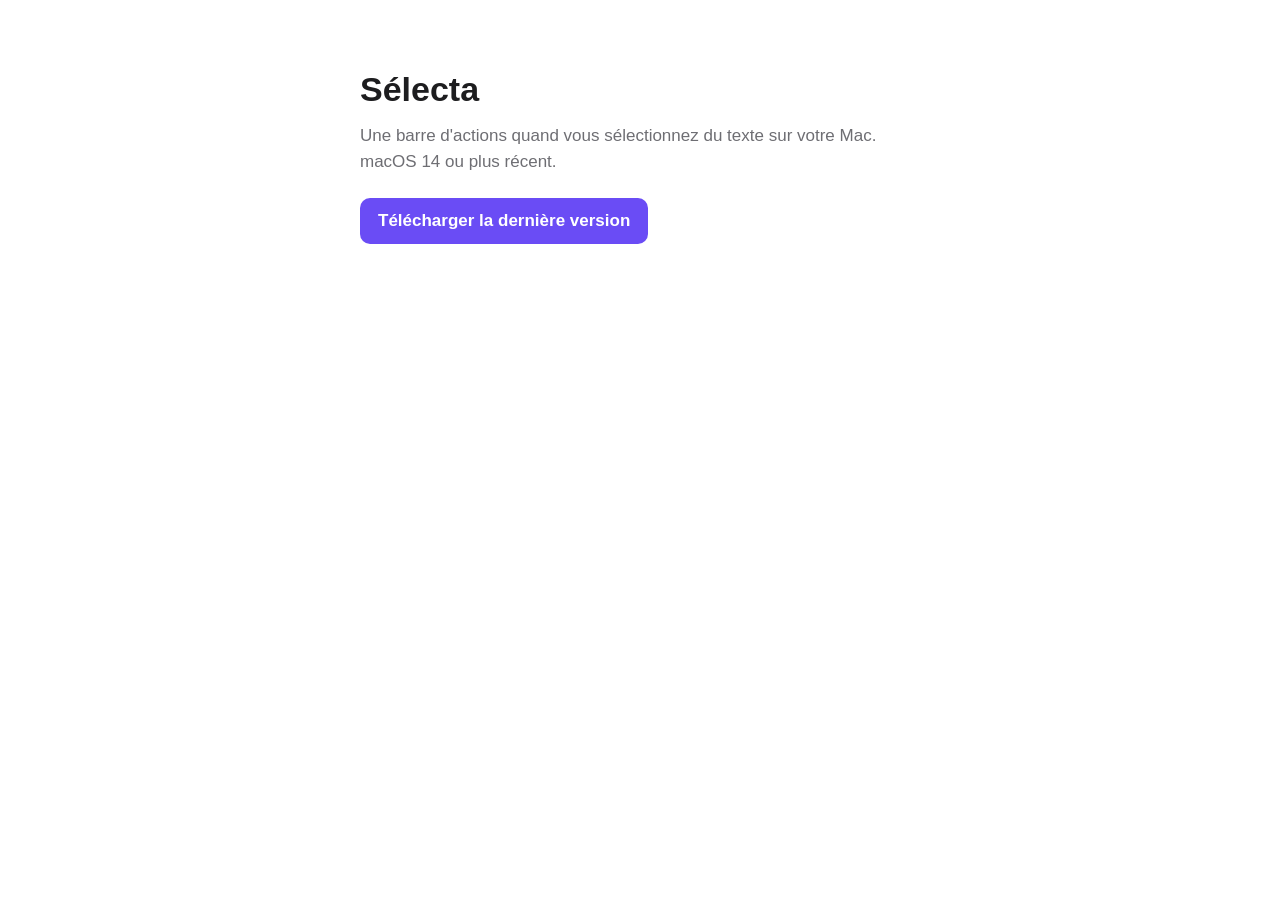
==== index.html @ 41f779b3 "Add the home page and an empty update feed Co-Authored-By: Claude Opus 5.5 <noreply@anthropic.com>" ====
<!doctype html>
<html lang="fr">
<head>
  <meta charset="utf-8">
  <meta name="viewport" content="width=device-width, initial-scale=1">
  <title>Sélecta</title>
  <style>
    :root { color-scheme: light dark; --text: #1d1d1f; --muted: #6e6e73; --bg: #ffffff; --accent: #6a4cf5; }
    @media (prefers-color-scheme: dark) { :root { --text: #f5f5f7; --muted: #a1a1a6; --bg: #1c1c1e; --accent: #9d8bff; } }
    body { margin: 0; background: var(--bg); color: var(--text); font: 17px/1.5 -apple-system, BlinkMacSystemFont, "Helvetica Neue", sans-serif; }
    main { max-width: 560px; margin: 0 auto; padding: 64px 16px; }
    h1 { font-size: 34px; margin: 0 0 8px; }
    p { color: var(--muted); margin: 0 0 24px; }
    a.button { display: inline-block; padding: 10px 18px; border-radius: 10px; background: var(--accent); color: #fff; text-decoration: none; font-weight: 600; }
  </style>
</head>
<body>
  <main>
    <h1>Sélecta</h1>
    <p>Une barre d'actions quand vous sélectionnez du texte sur votre Mac. macOS 14 ou plus récent.</p>
    <a class="button" href="https://github.com/rapha-blt/selecta/releases/latest">Télécharger la dernière version</a>
  </main>
</body>
</html>
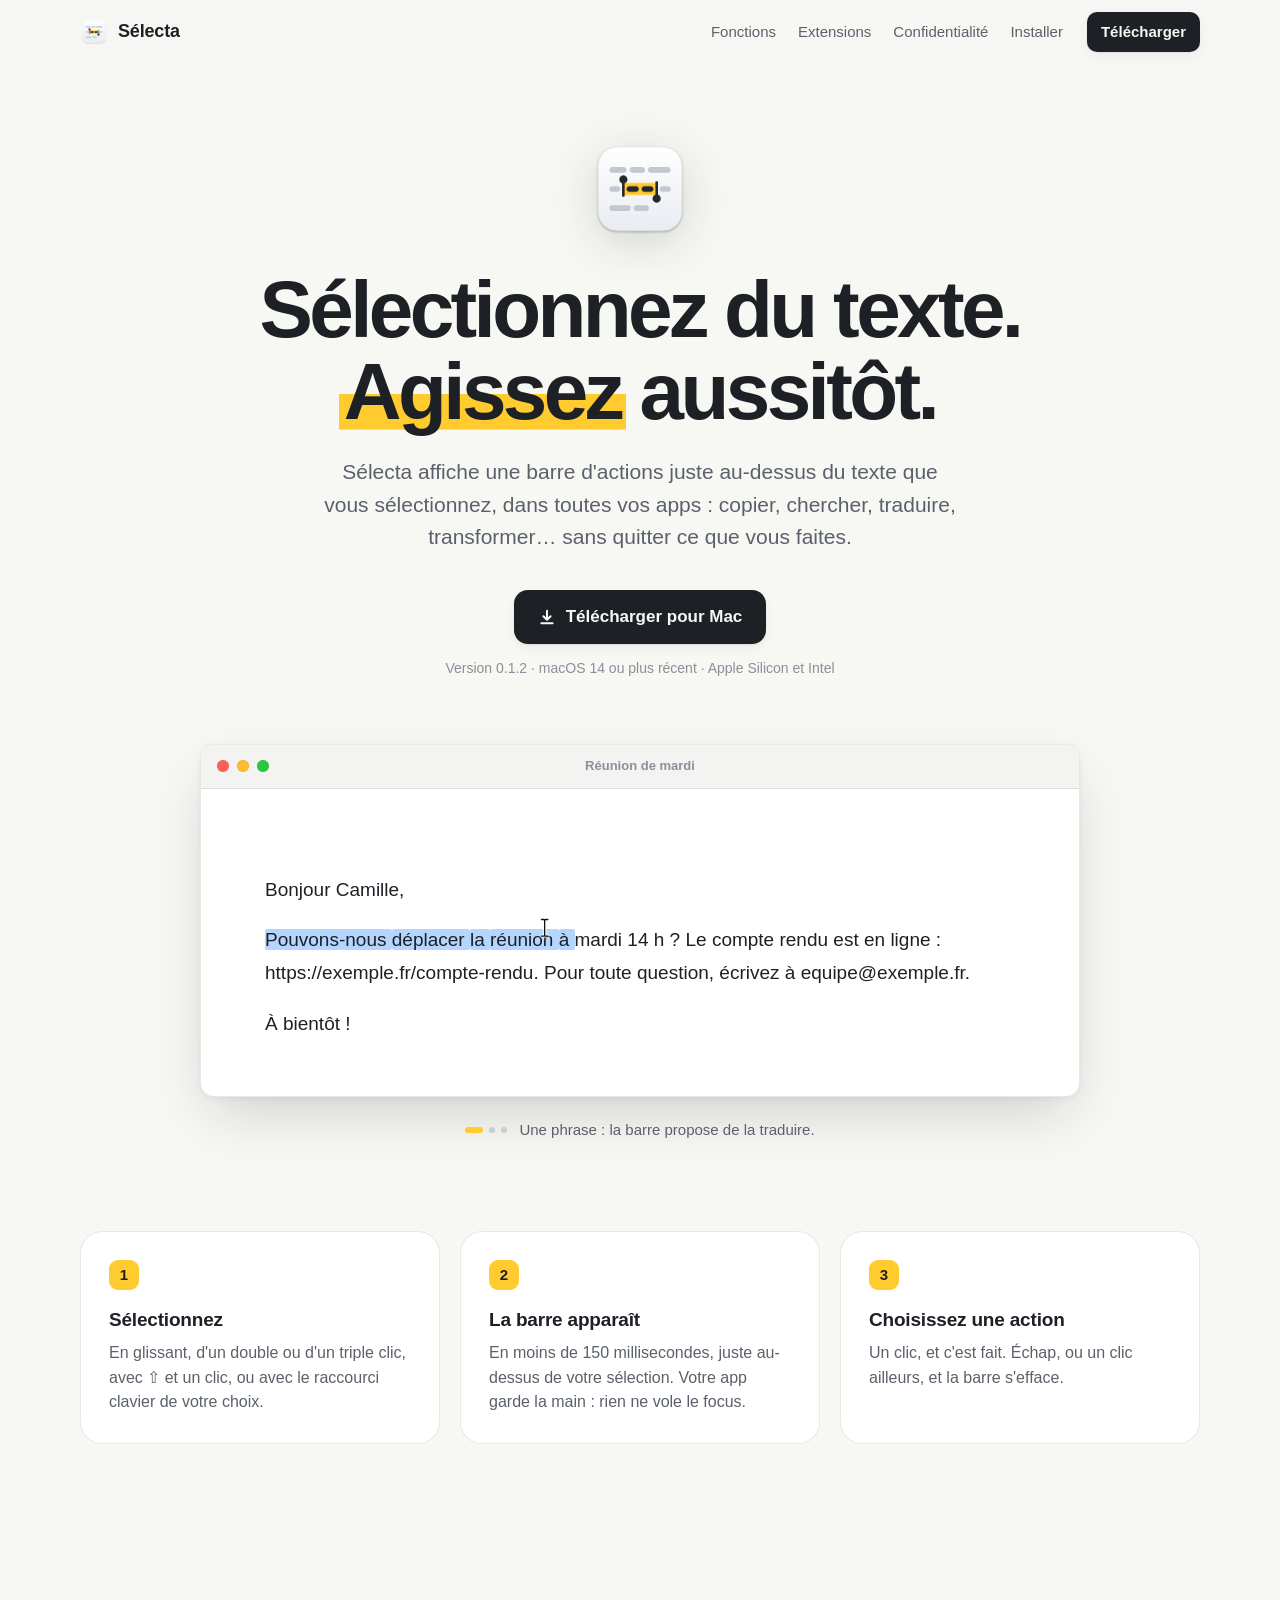
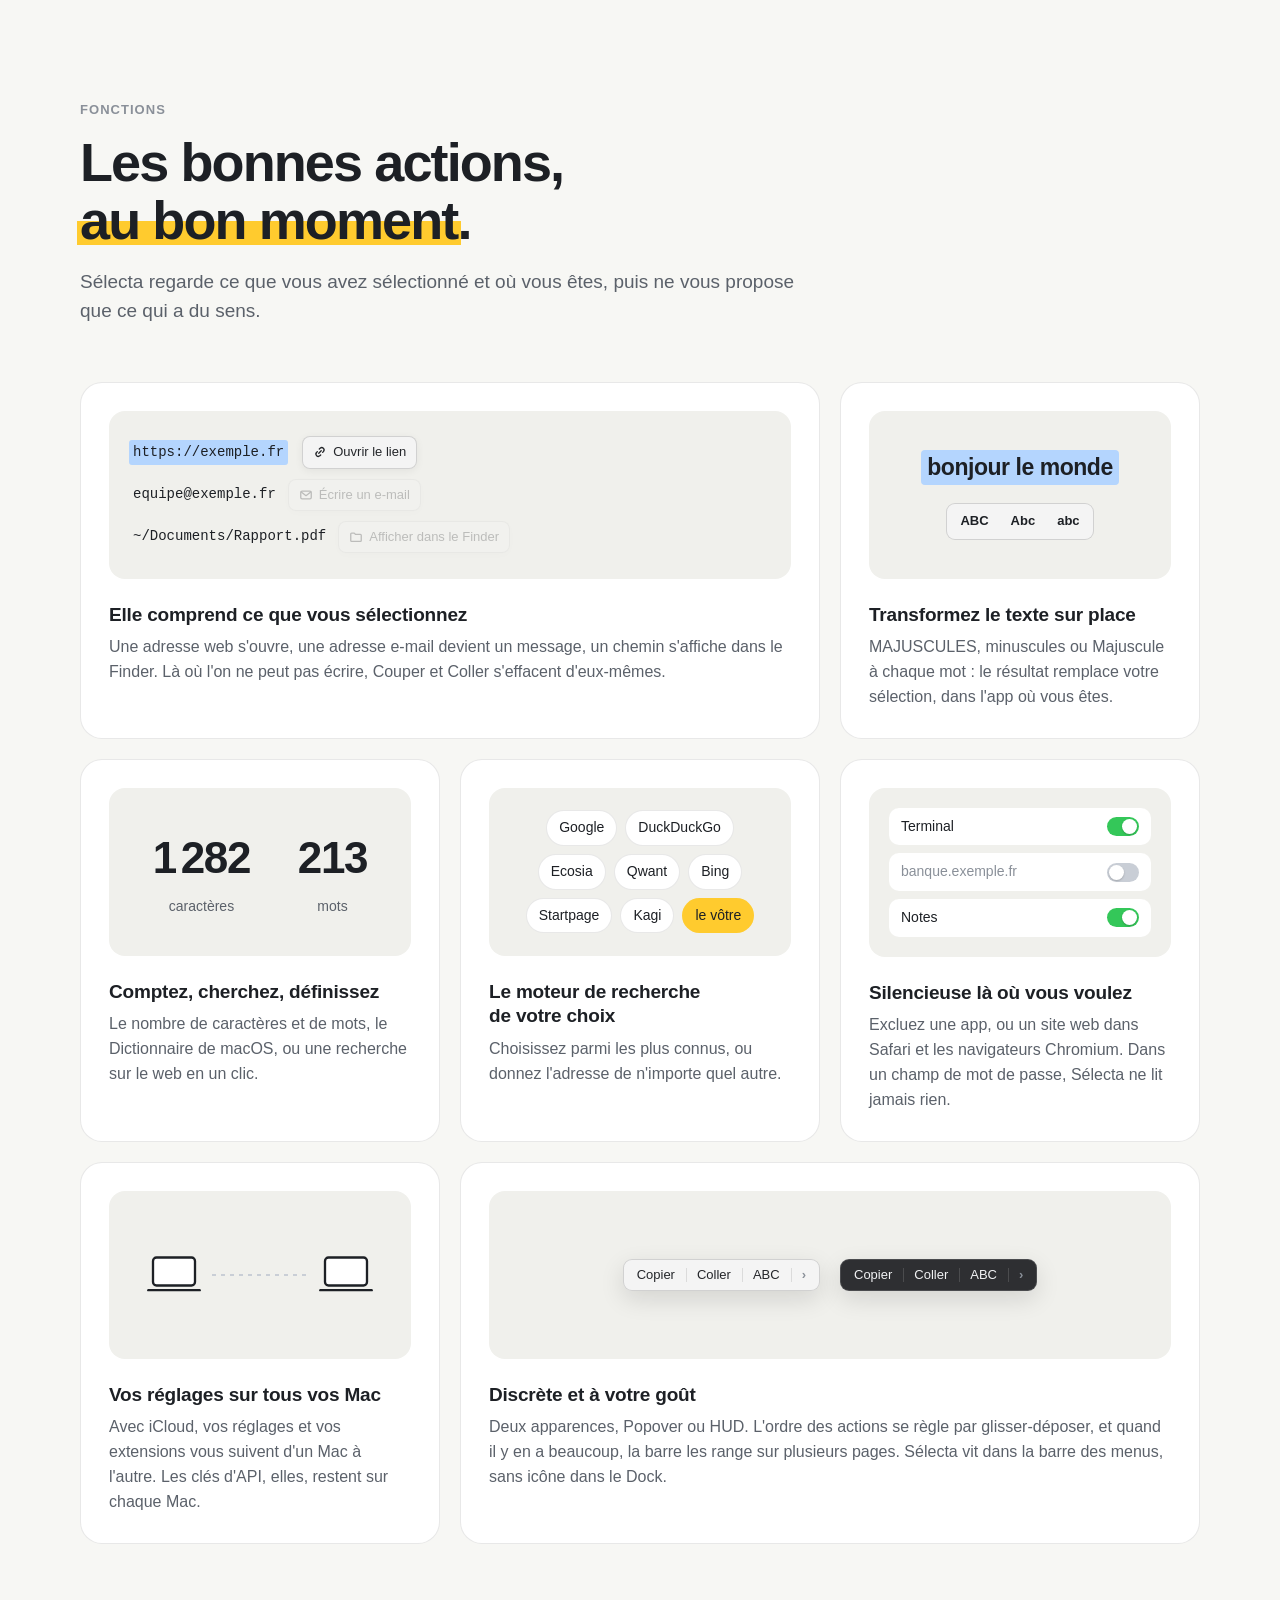
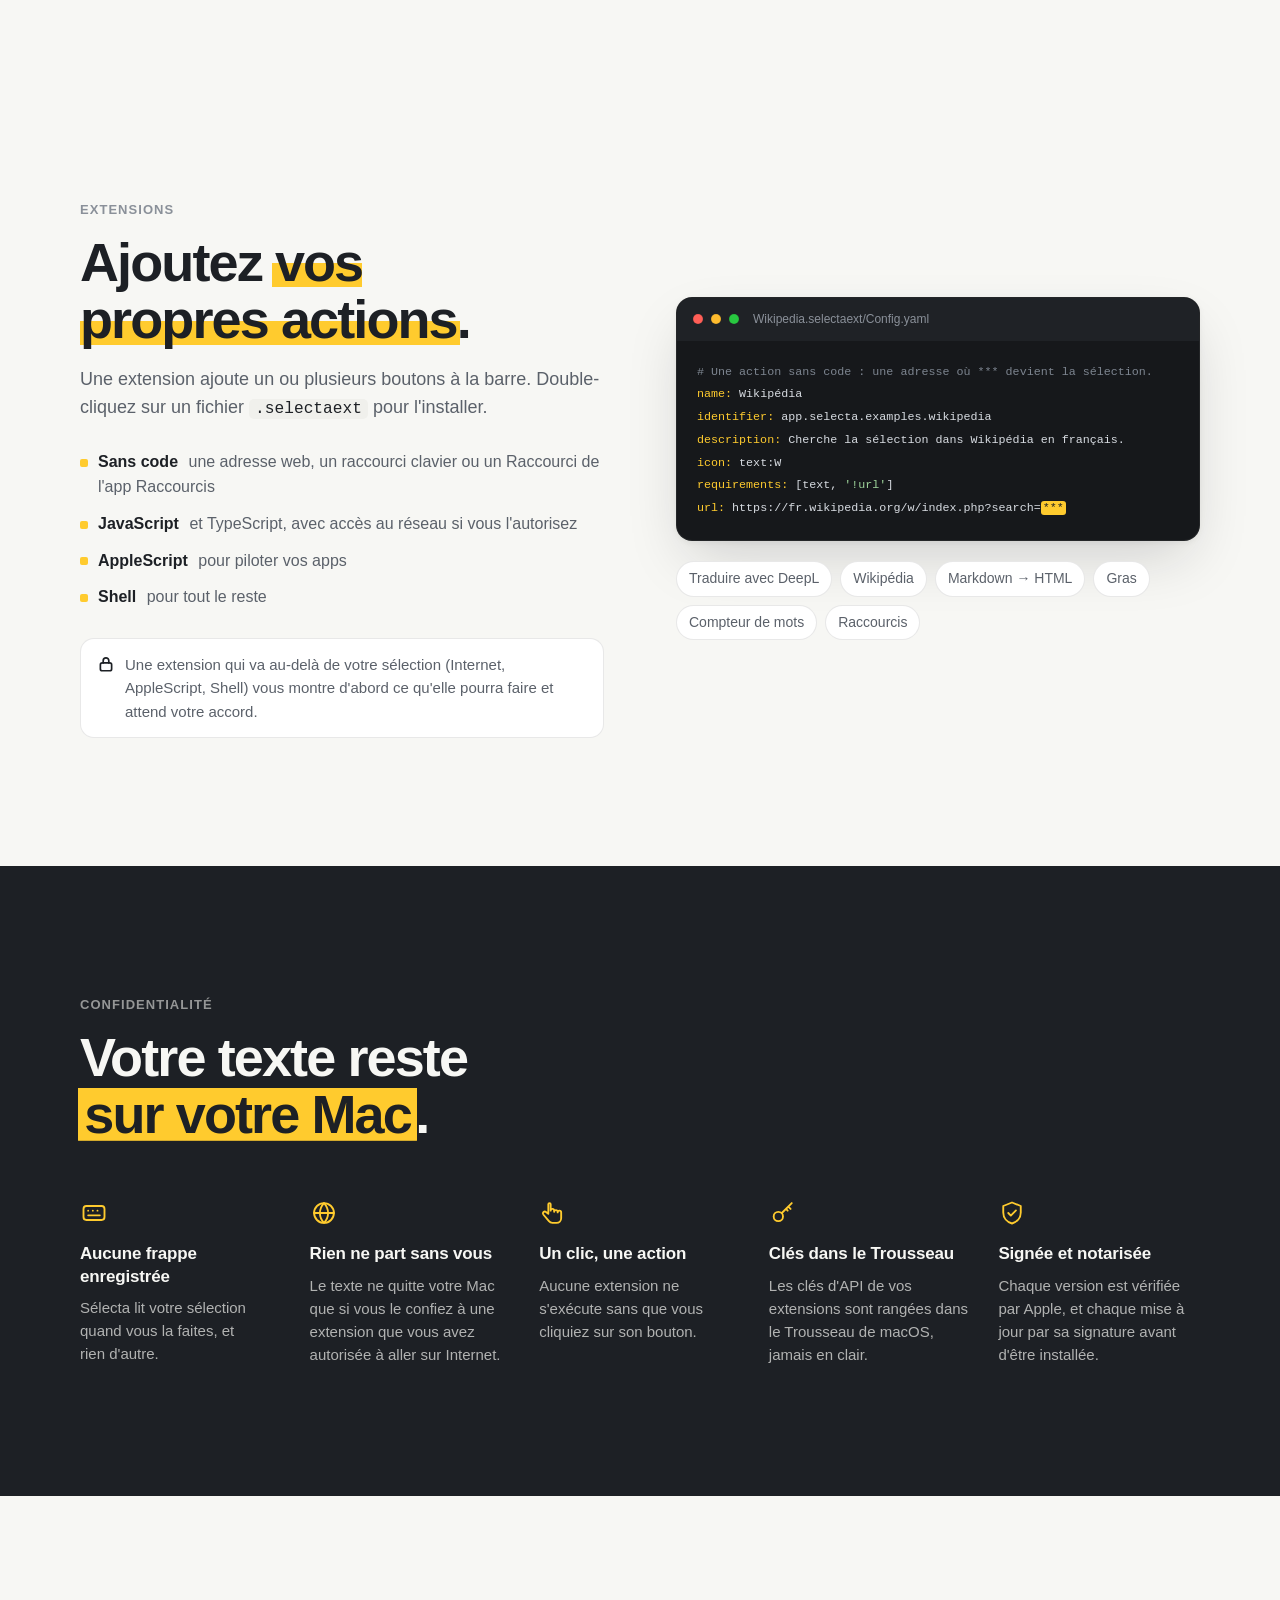
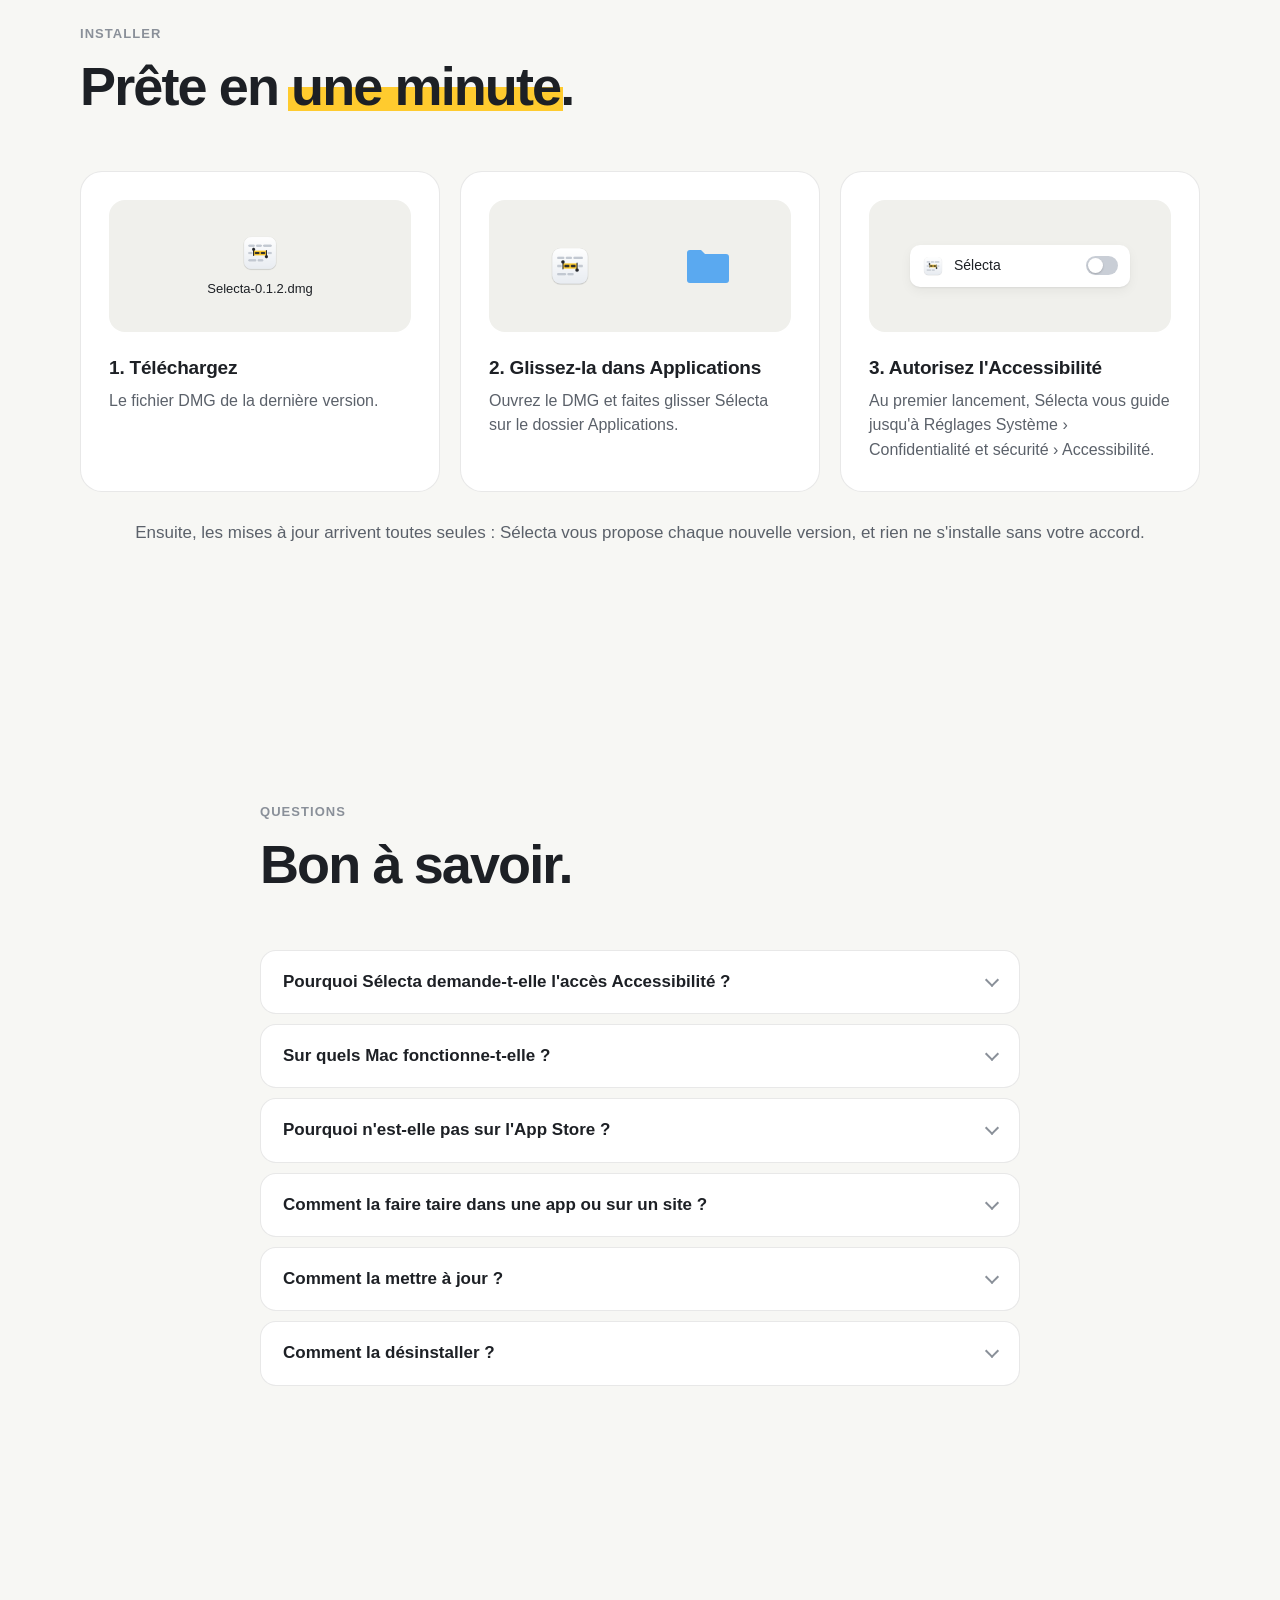
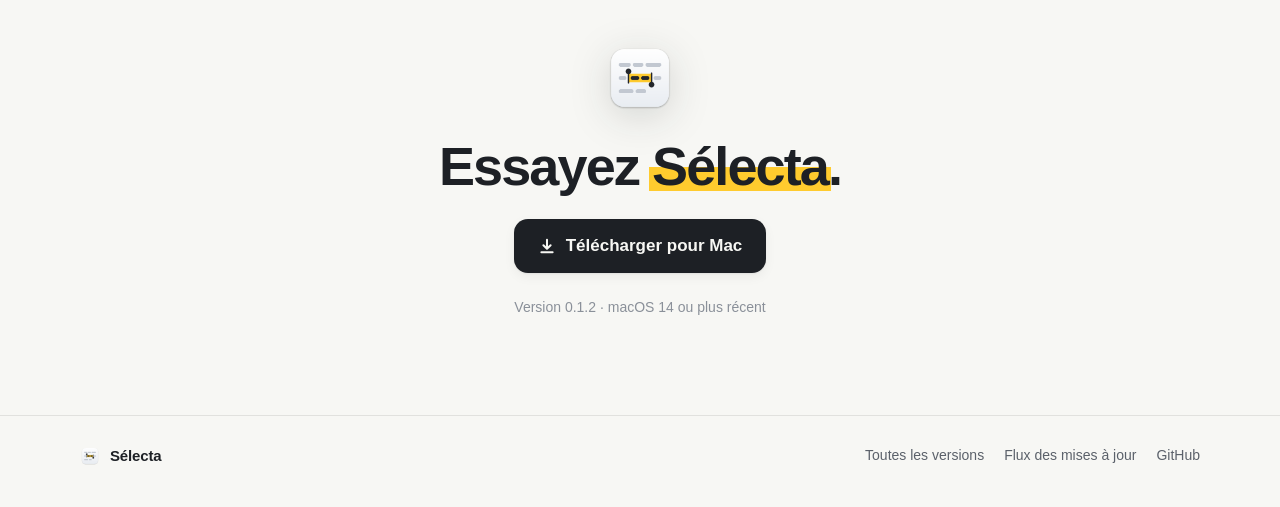
==== commit e4734c53: "Add the landing page A page that presents Sélecta: a live demo of the action bar, its features, exte" ====
--- a/index.html
+++ b/index.html
@@ -1,24 +1,325 @@
 <!doctype html>
-<html lang="fr">
+<html lang="fr" class="no-js">
 <head>
   <meta charset="utf-8">
   <meta name="viewport" content="width=device-width, initial-scale=1">
-  <title>Sélecta</title>
-  <style>
-    :root { color-scheme: light dark; --text: #1d1d1f; --muted: #6e6e73; --bg: #ffffff; --accent: #6a4cf5; }
-    @media (prefers-color-scheme: dark) { :root { --text: #f5f5f7; --muted: #a1a1a6; --bg: #1c1c1e; --accent: #9d8bff; } }
-    body { margin: 0; background: var(--bg); color: var(--text); font: 17px/1.5 -apple-system, BlinkMacSystemFont, "Helvetica Neue", sans-serif; }
-    main { max-width: 560px; margin: 0 auto; padding: 64px 16px; }
-    h1 { font-size: 34px; margin: 0 0 8px; }
-    p { color: var(--muted); margin: 0 0 24px; }
-    a.button { display: inline-block; padding: 10px 18px; border-radius: 10px; background: var(--accent); color: #fff; text-decoration: none; font-weight: 600; }
-  </style>
+  <title>Sélecta · Une barre d'actions pour le texte que vous sélectionnez</title>
+  <meta name="description" content="Sélecta affiche une barre d'actions juste au-dessus du texte que vous sélectionnez sur votre Mac : copier, chercher, traduire, transformer, et les extensions que vous ajoutez.">
+  <meta name="theme-color" content="#f7f7f4" media="(prefers-color-scheme: light)">
+  <meta name="theme-color" content="#101113" media="(prefers-color-scheme: dark)">
+  <meta property="og:type" content="website">
+  <meta property="og:title" content="Sélecta">
+  <meta property="og:description" content="Une barre d'actions pour le texte que vous sélectionnez sur votre Mac.">
+  <meta property="og:image" content="https://rapha-blt.github.io/selecta/assets/og.png">
+  <meta property="og:url" content="https://rapha-blt.github.io/selecta/">
+  <meta name="twitter:card" content="summary_large_image">
+  <link rel="icon" type="image/png" href="assets/favicon.png">
+  <link rel="apple-touch-icon" href="assets/icon.png">
+  <link rel="alternate" type="application/rss+xml" title="Versions de Sélecta" href="appcast.xml">
+  <link rel="stylesheet" href="assets/site.css">
+  <script>document.documentElement.classList.replace("no-js", "js")</script>
+  <script src="assets/site.js" defer></script>
 </head>
 <body>
-  <main>
-    <h1>Sélecta</h1>
-    <p>Une barre d'actions quand vous sélectionnez du texte sur votre Mac. macOS 14 ou plus récent.</p>
-    <a class="button" href="https://github.com/rapha-blt/selecta/releases/latest">Télécharger la dernière version</a>
+  <a class="skip" href="#contenu">Aller au contenu</a>
+
+  <header class="nav">
+    <div class="container nav-inner">
+      <a class="brand" href="#" aria-label="Sélecta, haut de la page">
+        <img src="assets/icon.png" alt="" width="28" height="28">
+        <span>Sélecta</span>
+      </a>
+      <nav class="nav-links" aria-label="Sections">
+        <a href="#fonctions">Fonctions</a>
+        <a href="#extensions">Extensions</a>
+        <a href="#confidentialite">Confidentialité</a>
+        <a href="#installer">Installer</a>
+      </nav>
+      <a class="button button-small" data-download href="https://github.com/rapha-blt/selecta/releases/latest">Télécharger</a>
+    </div>
+  </header>
+
+  <main id="contenu">
+    <section class="hero">
+      <div class="container hero-inner">
+        <img class="hero-icon reveal" src="assets/icon.png" alt="" width="104" height="104">
+        <h1 class="reveal" style="--d: 80ms">Sélectionnez du texte.<br><span class="mark">Agissez</span> aussitôt.</h1>
+        <p class="lead reveal" style="--d: 160ms">Sélecta affiche une barre d'actions juste au-dessus du texte que vous sélectionnez, dans toutes vos apps : copier, chercher, traduire, transformer… sans quitter ce que vous faites.</p>
+        <div class="cta reveal" style="--d: 240ms">
+          <a class="button" data-download href="https://github.com/rapha-blt/selecta/releases/latest">
+            <svg viewBox="0 0 16 16" aria-hidden="true"><path d="M8 2.5v8m0 0-3.2-3.2M8 10.5l3.2-3.2M3 13.5h10"/></svg>
+            Télécharger pour Mac
+          </a>
+          <p class="cta-meta"><span data-version>Dernière version</span> · macOS 14 ou plus récent · Apple Silicon et Intel</p>
+        </div>
+
+        <figure class="demo reveal" style="--d: 320ms">
+          <div class="window" aria-hidden="true">
+            <div class="window-bar">
+              <span class="lights"><i></i><i></i><i></i></span>
+              <span class="window-title">Réunion de mardi</span>
+            </div>
+            <div class="window-body" data-demo>
+              <div class="doc">
+                <p>Bonjour Camille,</p>
+                <p><span data-group="phrase" data-unit="word">Pouvons-nous déplacer la réunion à mardi 14 h ?</span> Le compte rendu est en ligne : <span data-group="url" data-unit="char">https://exemple.fr/compte-rendu</span>. Pour toute question, écrivez à <span data-group="mail" data-unit="char">equipe@exemple.fr</span>.</p>
+                <p>À bientôt !</p>
+              </div>
+              <div class="bar" data-bar></div>
+              <div class="toast" data-toast></div>
+              <div class="cursor" data-cursor>
+                <svg class="cursor-arrow" viewBox="0 0 20 24"><path d="M2 2v17.5l4.6-4.4 3 6.9 3.2-1.4-3-6.8h6.4z"/></svg>
+                <svg class="cursor-beam" viewBox="0 0 12 22"><path d="M2.5 2h2.6c.6 0 .9.4.9.9 0-.5.3-.9.9-.9h2.6M6 3v16M2.5 20h2.6c.6 0 .9-.4.9-.9 0 .5.3.9.9.9h2.6"/></svg>
+              </div>
+            </div>
+          </div>
+          <figcaption class="demo-caption">
+            <span class="demo-steps" aria-hidden="true"><i></i><i></i><i></i></span>
+            <span data-caption>Une phrase : la barre propose de la traduire.</span>
+          </figcaption>
+        </figure>
+      </div>
+    </section>
+
+    <section class="section steps-section">
+      <div class="container">
+        <ol class="steps">
+          <li class="reveal">
+            <span class="step-number">1</span>
+            <h3>Sélectionnez</h3>
+            <p>En glissant, d'un double ou d'un triple clic, avec ⇧ et un clic, ou avec le raccourci clavier de votre choix.</p>
+          </li>
+          <li class="reveal" style="--d: 80ms">
+            <span class="step-number">2</span>
+            <h3>La barre apparaît</h3>
+            <p>En moins de 150 millisecondes, juste au-dessus de votre sélection. Votre app garde la main : rien ne vole le focus.</p>
+          </li>
+          <li class="reveal" style="--d: 160ms">
+            <span class="step-number">3</span>
+            <h3>Choisissez une action</h3>
+            <p>Un clic, et c'est fait. Échap, ou un clic ailleurs, et la barre s'efface.</p>
+          </li>
+        </ol>
+      </div>
+    </section>
+
+    <section class="section" id="fonctions">
+      <div class="container">
+        <header class="section-head reveal">
+          <p class="eyebrow">Fonctions</p>
+          <h2>Les bonnes actions, <span class="mark">au bon moment</span>.</h2>
+          <p>Sélecta regarde ce que vous avez sélectionné et où vous êtes, puis ne vous propose que ce qui a du sens.</p>
+        </header>
+
+        <div class="bento">
+          <article class="card card-wide reveal" data-animate>
+            <div class="card-art detect" aria-hidden="true">
+              <div class="detect-row"><code>https://exemple.fr</code><span class="chip"><svg viewBox="0 0 16 16"><path d="M6.6 9.4l2.8-2.8M7.2 4.6l1-1a2.7 2.7 0 0 1 3.8 3.8l-1 1M8.8 11.4l-1 1a2.7 2.7 0 0 1-3.8-3.8l1-1"/></svg>Ouvrir le lien</span></div>
+              <div class="detect-row"><code>equipe@exemple.fr</code><span class="chip"><svg viewBox="0 0 16 16"><rect x="2" y="3.5" width="12" height="9" rx="1.6"/><path d="m2.6 4.6 5.4 4.2 5.4-4.2"/></svg>Écrire un e-mail</span></div>
+              <div class="detect-row"><code>~/Documents/Rapport.pdf</code><span class="chip"><svg viewBox="0 0 16 16"><path d="M2 4.6a1 1 0 0 1 1-1h3l1.5 1.5H13a1 1 0 0 1 1 1V12a1 1 0 0 1-1 1H3a1 1 0 0 1-1-1z"/></svg>Afficher dans le Finder</span></div>
+            </div>
+            <h3>Elle comprend ce que vous sélectionnez</h3>
+            <p>Une adresse web s'ouvre, une adresse e-mail devient un message, un chemin s'affiche dans le Finder. Là où l'on ne peut pas écrire, Couper et Coller s'effacent d'eux-mêmes.</p>
+          </article>
+
+          <article class="card reveal" style="--d: 80ms" data-animate>
+            <div class="card-art transform" aria-hidden="true">
+              <span class="transform-text" data-transform>bonjour le monde</span>
+              <span class="transform-keys"><b data-key="upper">ABC</b><b data-key="title">Abc</b><b data-key="lower">abc</b></span>
+            </div>
+            <h3>Transformez le texte sur place</h3>
+            <p>MAJUSCULES, minuscules ou Majuscule à chaque mot : le résultat remplace votre sélection, dans l'app où vous êtes.</p>
+          </article>
+
+          <article class="card reveal" data-animate>
+            <div class="card-art count" aria-hidden="true">
+              <div><b data-count="1284">0</b><span>caractères</span></div>
+              <div><b data-count="213">0</b><span>mots</span></div>
+            </div>
+            <h3>Comptez, cherchez, définissez</h3>
+            <p>Le nombre de caractères et de mots, le Dictionnaire de macOS, ou une recherche sur le web en un clic.</p>
+          </article>
+
+          <article class="card reveal" style="--d: 80ms" data-animate>
+            <div class="card-art engines" aria-hidden="true">
+              <span>Google</span><span>DuckDuckGo</span><span>Ecosia</span><span>Qwant</span><span>Bing</span><span>Startpage</span><span>Kagi</span><span class="engine-own">le vôtre</span>
+            </div>
+            <h3>Le moteur de recherche de votre choix</h3>
+            <p>Choisissez parmi les plus connus, ou donnez l'adresse de n'importe quel autre.</p>
+          </article>
+
+          <article class="card reveal" style="--d: 160ms" data-animate>
+            <div class="card-art exclude" aria-hidden="true">
+              <div class="exclude-row"><span>Terminal</span><i class="switch"></i></div>
+              <div class="exclude-row is-off"><span>banque.exemple.fr</span><i class="switch"></i></div>
+              <div class="exclude-row"><span>Notes</span><i class="switch"></i></div>
+            </div>
+            <h3>Silencieuse là où vous voulez</h3>
+            <p>Excluez une app, ou un site web dans Safari et les navigateurs Chromium. Dans un champ de mot de passe, Sélecta ne lit jamais rien.</p>
+          </article>
+
+          <article class="card reveal" data-animate>
+            <div class="card-art sync" aria-hidden="true">
+              <svg class="sync-mac" viewBox="0 0 48 36"><rect x="6" y="3" width="36" height="24" rx="3"/><path d="M2 31h44"/></svg>
+              <span class="sync-path"><i></i><i></i><i></i></span>
+              <svg class="sync-mac" viewBox="0 0 48 36"><rect x="6" y="3" width="36" height="24" rx="3"/><path d="M2 31h44"/></svg>
+            </div>
+            <h3>Vos réglages sur tous vos Mac</h3>
+            <p>Avec iCloud, vos réglages et vos extensions vous suivent d'un Mac à l'autre. Les clés d'API, elles, restent sur chaque Mac.</p>
+          </article>
+
+          <article class="card card-wide reveal" style="--d: 80ms" data-animate>
+            <div class="card-art looks" aria-hidden="true">
+              <div class="mini-bar"><span>Copier</span><span>Coller</span><span>ABC</span><span class="mini-pages">›</span></div>
+              <div class="mini-bar mini-hud"><span>Copier</span><span>Coller</span><span>ABC</span><span class="mini-pages">›</span></div>
+            </div>
+            <h3>Discrète et à votre goût</h3>
+            <p>Deux apparences, Popover ou HUD. L'ordre des actions se règle par glisser-déposer, et quand il y en a beaucoup, la barre les range sur plusieurs pages. Sélecta vit dans la barre des menus, sans icône dans le Dock.</p>
+          </article>
+        </div>
+      </div>
+    </section>
+
+    <section class="section" id="extensions">
+      <div class="container split">
+        <div class="split-text reveal">
+          <p class="eyebrow">Extensions</p>
+          <h2>Ajoutez <span class="mark">vos propres actions</span>.</h2>
+          <p>Une extension ajoute un ou plusieurs boutons à la barre. Double-cliquez sur un fichier <code>.selectaext</code> pour l'installer.</p>
+          <ul class="kinds">
+            <li><b>Sans code</b> une adresse web, un raccourci clavier ou un Raccourci de l'app Raccourcis</li>
+            <li><b>JavaScript</b> et TypeScript, avec accès au réseau si vous l'autorisez</li>
+            <li><b>AppleScript</b> pour piloter vos apps</li>
+            <li><b>Shell</b> pour tout le reste</li>
+          </ul>
+          <p class="note"><svg viewBox="0 0 16 16" aria-hidden="true"><rect x="3" y="7" width="10" height="7" rx="1.6"/><path d="M5.5 7V5a2.5 2.5 0 0 1 5 0v2"/></svg>Une extension qui va au-delà de votre sélection (Internet, AppleScript, Shell) vous montre d'abord ce qu'elle pourra faire et attend votre accord.</p>
+        </div>
+        <div class="split-art reveal" style="--d: 120ms">
+          <div class="code-card">
+            <div class="code-head"><span class="lights"><i></i><i></i><i></i></span><span>Wikipedia.selectaext/Config.yaml</span></div>
+<pre><code><span class="c"># Une action sans code : une adresse où *** devient la sélection.</span>
+<span class="k">name:</span> Wikipédia
+<span class="k">identifier:</span> app.selecta.examples.wikipedia
+<span class="k">description:</span> Cherche la sélection dans Wikipédia en français.
+<span class="k">icon:</span> text:W
+<span class="k">requirements:</span> [text, <span class="s">'!url'</span>]
+<span class="k">url:</span> https://fr.wikipedia.org/w/index.php?search=<span class="m">***</span></code></pre>
+          </div>
+          <div class="ext-chips" aria-label="Exemples d'extensions">
+            <span>Traduire avec DeepL</span><span>Wikipédia</span><span>Markdown → HTML</span><span>Gras</span><span>Compteur de mots</span><span>Raccourcis</span>
+          </div>
+        </div>
+      </div>
+    </section>
+
+    <section class="section privacy" id="confidentialite">
+      <div class="container">
+        <header class="section-head reveal">
+          <p class="eyebrow">Confidentialité</p>
+          <h2>Votre texte reste <span class="mark">sur votre Mac</span>.</h2>
+        </header>
+        <ul class="privacy-grid">
+          <li class="reveal"><svg viewBox="0 0 24 24" aria-hidden="true"><rect x="3" y="6" width="18" height="12" rx="2.5"/><path d="M7 10h.01M11 10h.01M15 10h.01M7 14h10"/></svg><h3>Aucune frappe enregistrée</h3><p>Sélecta lit votre sélection quand vous la faites, et rien d'autre.</p></li>
+          <li class="reveal" style="--d: 60ms"><svg viewBox="0 0 24 24" aria-hidden="true"><circle cx="12" cy="12" r="8.5"/><path d="M3.5 12h17M12 3.5c2.4 2.6 3.5 5.4 3.5 8.5s-1.1 5.9-3.5 8.5c-2.4-2.6-3.5-5.4-3.5-8.5s1.1-5.9 3.5-8.5z"/></svg><h3>Rien ne part sans vous</h3><p>Le texte ne quitte votre Mac que si vous le confiez à une extension que vous avez autorisée à aller sur Internet.</p></li>
+          <li class="reveal" style="--d: 120ms"><svg viewBox="0 0 24 24" aria-hidden="true"><path d="M8 4.5v8.2l-2-1.6a1.6 1.6 0 0 0-2.3 2.2L8.5 19a4 4 0 0 0 3 1.5H15a4 4 0 0 0 4-4v-5a1.5 1.5 0 0 0-3 0v-.5a1.5 1.5 0 0 0-3 0V10a1.5 1.5 0 0 0-3 0V4.5a1 1 0 0 0-2 0z"/></svg><h3>Un clic, une action</h3><p>Aucune extension ne s'exécute sans que vous cliquiez sur son bouton.</p></li>
+          <li class="reveal" style="--d: 180ms"><svg viewBox="0 0 24 24" aria-hidden="true"><circle cx="8" cy="15" r="4"/><path d="M11 12l8.5-8.5M16.5 6.5l2 2M14.5 8.5l1.5 1.5"/></svg><h3>Clés dans le Trousseau</h3><p>Les clés d'API de vos extensions sont rangées dans le Trousseau de macOS, jamais en clair.</p></li>
+          <li class="reveal" style="--d: 240ms"><svg viewBox="0 0 24 24" aria-hidden="true"><path d="M12 3 4.5 6v5.5c0 4.6 3.1 8.2 7.5 9.5 4.4-1.3 7.5-4.9 7.5-9.5V6z"/><path d="m8.8 12 2.2 2.2 4.4-4.4"/></svg><h3>Signée et notarisée</h3><p>Chaque version est vérifiée par Apple, et chaque mise à jour par sa signature avant d'être installée.</p></li>
+        </ul>
+      </div>
+    </section>
+
+    <section class="section" id="installer">
+      <div class="container">
+        <header class="section-head reveal">
+          <p class="eyebrow">Installer</p>
+          <h2>Prête en <span class="mark">une minute</span>.</h2>
+        </header>
+        <ol class="install">
+          <li class="reveal" data-animate>
+            <div class="install-art" aria-hidden="true">
+              <span class="install-file"><img src="assets/icon.png" alt="" width="40" height="40"><span data-dmg-name>Selecta.dmg</span></span>
+            </div>
+            <h3>1. Téléchargez</h3>
+            <p>Le fichier DMG de la dernière version.</p>
+          </li>
+          <li class="reveal" style="--d: 80ms" data-animate>
+            <div class="install-art install-dmg" aria-hidden="true">
+              <img class="install-app" src="assets/icon.png" alt="" width="44" height="44">
+              <svg class="install-arrow" viewBox="0 0 80 24"><path d="M4 16q36-16 70 0M66 9l8 7-9 4"/></svg>
+              <svg class="install-folder" viewBox="0 0 48 40"><path d="M3 7a3 3 0 0 1 3-3h11l4 4h21a3 3 0 0 1 3 3v23a3 3 0 0 1-3 3H6a3 3 0 0 1-3-3z"/></svg>
+            </div>
+            <h3>2. Glissez-la dans Applications</h3>
+            <p>Ouvrez le DMG et faites glisser Sélecta sur le dossier Applications.</p>
+          </li>
+          <li class="reveal" style="--d: 160ms" data-animate>
+            <div class="install-art install-settings" aria-hidden="true">
+              <span class="settings-row"><img src="assets/icon.png" alt="" width="22" height="22">Sélecta<i class="switch"></i></span>
+            </div>
+            <h3>3. Autorisez l'Accessibilité</h3>
+            <p>Au premier lancement, Sélecta vous guide jusqu'à Réglages Système › Confidentialité et sécurité › Accessibilité.</p>
+          </li>
+        </ol>
+        <p class="install-note reveal">Ensuite, les mises à jour arrivent toutes seules : Sélecta vous propose chaque nouvelle version, et rien ne s'installe sans votre accord.</p>
+      </div>
+    </section>
+
+    <section class="section" id="questions">
+      <div class="container narrow">
+        <header class="section-head reveal">
+          <p class="eyebrow">Questions</p>
+          <h2>Bon à savoir.</h2>
+        </header>
+        <div class="faq reveal">
+          <details>
+            <summary>Pourquoi Sélecta demande-t-elle l'accès Accessibilité ?</summary>
+            <p>Pour lire le texte que vous sélectionnez et sa position à l'écran, pour copier, coller ou remplacer ce texte à votre demande (⌘C, ⌘V), et pour afficher la barre au bon endroit sans voler le focus.</p>
+          </details>
+          <details>
+            <summary>Sur quels Mac fonctionne-t-elle ?</summary>
+            <p>Sur macOS 14 Sonoma ou plus récent, avec une puce Apple ou un processeur Intel.</p>
+          </details>
+          <details>
+            <summary>Pourquoi n'est-elle pas sur l'App Store ?</summary>
+            <p>Les apps de l'App Store sont enfermées dans un bac à sable qui leur interdit de lire et de remplacer le texte des autres apps. Sélecta est donc distribuée ici, signée et notarisée par Apple.</p>
+          </details>
+          <details>
+            <summary>Comment la faire taire dans une app ou sur un site ?</summary>
+            <p>Dans les réglages de Sélecta, ajoutez l'app ou le site aux exclusions. Les sites se règlent dans Safari et dans les navigateurs Chromium.</p>
+          </details>
+          <details>
+            <summary>Comment la mettre à jour ?</summary>
+            <p>Sélecta cherche elle-même les nouvelles versions une fois par jour et vous les propose. Vous pouvez aussi choisir « Rechercher les mises à jour… » dans son menu.</p>
+          </details>
+          <details>
+            <summary>Comment la désinstaller ?</summary>
+            <p>Quittez Sélecta depuis son menu, mettez-la à la Corbeille depuis le dossier Applications, puis retirez-la de la liste dans Réglages Système › Confidentialité et sécurité › Accessibilité.</p>
+          </details>
+        </div>
+      </div>
+    </section>
+
+    <section class="section final">
+      <div class="container final-inner reveal">
+        <img src="assets/icon.png" alt="" width="72" height="72">
+        <h2>Essayez <span class="mark">Sélecta</span>.</h2>
+        <a class="button" data-download href="https://github.com/rapha-blt/selecta/releases/latest">
+          <svg viewBox="0 0 16 16" aria-hidden="true"><path d="M8 2.5v8m0 0-3.2-3.2M8 10.5l3.2-3.2M3 13.5h10"/></svg>
+          Télécharger pour Mac
+        </a>
+        <p class="cta-meta"><span data-version>Dernière version</span> · macOS 14 ou plus récent</p>
+      </div>
+    </section>
   </main>
+
+  <footer class="footer">
+    <div class="container footer-inner">
+      <span class="brand brand-small"><img src="assets/icon.png" alt="" width="20" height="20">Sélecta</span>
+      <nav aria-label="Liens">
+        <a href="https://github.com/rapha-blt/selecta/releases">Toutes les versions</a>
+        <a href="appcast.xml">Flux des mises à jour</a>
+        <a href="https://github.com/rapha-blt/selecta">GitHub</a>
+      </nav>
+    </div>
+  </footer>
 </body>
 </html>
--- a/assets/site.css
+++ b/assets/site.css
@@ -0,0 +1,448 @@
+/* Sélecta's site. Colors follow the app icon: white page, gray words,
+   yellow highlight, dark ink. No web fonts: the Mac's own. */
+
+:root {
+  color-scheme: light dark;
+  --bg: #f7f7f4;
+  --surface: #ffffff;
+  --surface-2: #f0f0ec;
+  --ink: #1d2025;
+  --muted: #5b616a;
+  --faint: #8a9099;
+  --line: rgba(29, 32, 37, 0.1);
+  --word: #c9ced6;
+  --marker: #ffcb2e;
+  --marker-ink: #1d2025;
+  --selection: #b4d5fe;
+  --bar-bg: rgba(244, 244, 244, 0.96);
+  --bar-ink: #24262a;
+  --bar-line: rgba(0, 0, 0, 0.1);
+  --bar-border: rgba(0, 0, 0, 0.14);
+  --window: #ffffff;
+  --window-bar: #f3f3f1;
+  --band: #1d2025;
+  --band-ink: #f7f7f4;
+  --shadow-s: 0 1px 2px rgba(20, 22, 26, 0.06), 0 4px 12px rgba(20, 22, 26, 0.05);
+  --shadow-l: 0 2px 6px rgba(20, 22, 26, 0.05), 0 24px 60px -12px rgba(20, 22, 26, 0.18);
+  --radius: 22px;
+  --ease: cubic-bezier(0.2, 0.7, 0.2, 1);
+  --font: -apple-system, BlinkMacSystemFont, "SF Pro Text", "Helvetica Neue", Helvetica, Arial, sans-serif;
+  --mono: ui-monospace, "SF Mono", Menlo, Consolas, monospace;
+}
+
+@media (prefers-color-scheme: dark) {
+  :root {
+    --bg: #101113;
+    --surface: #17191c;
+    --surface-2: #1f2226;
+    --ink: #f1f2f4;
+    --muted: #a3a9b2;
+    --faint: #737a84;
+    --line: rgba(255, 255, 255, 0.09);
+    --word: #3a3f47;
+    --selection: #3f638b;
+    --bar-bg: rgba(42, 44, 48, 0.96);
+    --bar-ink: #f1f2f4;
+    --bar-line: rgba(255, 255, 255, 0.12);
+    --bar-border: rgba(255, 255, 255, 0.14);
+    --window: #1b1d20;
+    --window-bar: #24272b;
+    --band: #1a1c20;
+    --band-ink: #f1f2f4;
+    --shadow-s: 0 1px 2px rgba(0, 0, 0, 0.4), 0 4px 12px rgba(0, 0, 0, 0.25);
+    --shadow-l: 0 2px 6px rgba(0, 0, 0, 0.3), 0 24px 60px -12px rgba(0, 0, 0, 0.6);
+  }
+}
+
+*, *::before, *::after { box-sizing: border-box; }
+
+html { scroll-behavior: smooth; -webkit-text-size-adjust: 100%; }
+
+body {
+  margin: 0;
+  background: var(--bg);
+  color: var(--ink);
+  font: 17px/1.55 var(--font);
+  -webkit-font-smoothing: antialiased;
+  overflow-x: hidden;
+}
+
+img, svg { display: block; }
+a { color: inherit; }
+h1, h2, h3 { margin: 0; text-wrap: balance; }
+p { margin: 0; text-wrap: pretty; }
+code { font-family: var(--mono); font-size: 0.9em; }
+
+.container { width: min(1120px, 100% - 40px); margin-inline: auto; }
+.narrow { width: min(760px, 100% - 40px); }
+
+.skip {
+  position: absolute; left: 16px; top: -48px; z-index: 100;
+  padding: 8px 14px; border-radius: 10px; background: var(--ink); color: var(--bg);
+}
+.skip:focus { top: 12px; }
+
+:focus-visible { outline: 2px solid var(--marker); outline-offset: 3px; border-radius: 6px; }
+
+/* The yellow highlight, swept in when its block appears. */
+.mark {
+  background: linear-gradient(var(--marker), var(--marker)) no-repeat 0 88% / 0% 40%;
+  padding-inline: 0.06em;
+  margin-inline: -0.06em;
+  transition: background-size 0.9s var(--ease) 0.35s;
+}
+.no-js .mark, .is-in .mark, .mark.is-in { background-size: 100% 40%; }
+
+/* MARK: Buttons */
+
+.button {
+  display: inline-flex; align-items: center; gap: 10px;
+  padding: 14px 24px; border-radius: 14px;
+  background: var(--ink); color: var(--bg);
+  font-weight: 600; font-size: 17px; text-decoration: none;
+  box-shadow: var(--shadow-s);
+  transition: transform 0.2s var(--ease), box-shadow 0.2s var(--ease);
+}
+.button svg { width: 18px; height: 18px; fill: none; stroke: currentColor; stroke-width: 1.8; stroke-linecap: round; stroke-linejoin: round; }
+.button:hover { transform: translateY(-1px); box-shadow: var(--shadow-l); }
+.button:active { transform: translateY(0) scale(0.98); }
+.button-small { padding: 8px 14px; border-radius: 10px; font-size: 15px; }
+
+/* MARK: Navigation */
+
+.nav {
+  position: sticky; top: 0; z-index: 50;
+  background: color-mix(in srgb, var(--bg) 78%, transparent);
+  -webkit-backdrop-filter: saturate(1.6) blur(16px);
+  backdrop-filter: saturate(1.6) blur(16px);
+  border-bottom: 1px solid transparent;
+  transition: border-color 0.3s;
+}
+.nav.is-scrolled { border-bottom-color: var(--line); }
+.nav-inner { display: flex; align-items: center; gap: 24px; height: 64px; }
+.brand { display: inline-flex; align-items: center; gap: 10px; font-weight: 700; font-size: 18px; text-decoration: none; letter-spacing: -0.01em; }
+.brand img { border-radius: 7px; }
+.nav-links { display: flex; gap: 22px; margin-left: auto; font-size: 15px; }
+.nav-links a { color: var(--muted); text-decoration: none; transition: color 0.2s; }
+.nav-links a:hover { color: var(--ink); }
+
+/* MARK: Hero */
+
+.hero { padding: 72px 0 40px; }
+.hero-inner { display: flex; flex-direction: column; align-items: center; text-align: center; }
+.hero-icon { width: 104px; height: 104px; margin-bottom: 28px; filter: drop-shadow(0 10px 24px rgba(20, 22, 26, 0.16)); }
+h1 { font-size: clamp(42px, 7vw, 80px); line-height: 1.02; letter-spacing: -0.045em; font-weight: 800; }
+.lead { max-width: 640px; margin-top: 24px; font-size: clamp(18px, 2.2vw, 21px); color: var(--muted); }
+.cta { margin-top: 36px; display: flex; flex-direction: column; align-items: center; gap: 14px; }
+.cta-meta { font-size: 14px; color: var(--faint); }
+
+/* MARK: Demo */
+
+.demo { margin: 64px 0 0; width: min(880px, 100%); }
+.window {
+  border-radius: 14px; overflow: hidden; text-align: left;
+  background: var(--window);
+  border: 1px solid var(--line);
+  box-shadow: var(--shadow-l);
+}
+.window-bar { position: relative; display: flex; align-items: center; height: 44px; padding: 0 16px; background: var(--window-bar); border-bottom: 1px solid var(--line); }
+.lights { display: inline-flex; gap: 8px; }
+.lights i { width: 12px; height: 12px; border-radius: 50%; background: #ff5f57; box-shadow: inset 0 0 0 0.5px rgba(0, 0, 0, 0.12); }
+.lights i:nth-child(2) { background: #febc2e; }
+.lights i:nth-child(3) { background: #28c840; }
+.window-title { position: absolute; inset: 0; display: grid; place-items: center; font-size: 13px; font-weight: 600; color: var(--faint); pointer-events: none; }
+
+.window-body { position: relative; padding: clamp(56px, 9vw, 84px) clamp(22px, 6vw, 64px) clamp(36px, 6vw, 56px); overflow: hidden; }
+.doc { font-size: clamp(15px, 2.2vw, 19px); line-height: 1.75; color: var(--ink); }
+.doc p + p { margin-top: 0.9em; }
+.doc [data-group] { border-radius: 3px; transition: opacity 0.35s; }
+.doc .u { transition: background-color 0.05s; border-radius: 2px; }
+.doc .u.is-selected { background: var(--selection); }
+.doc .is-swapping { opacity: 0; }
+
+/* The action bar, drawn like the real one (Popover in light, HUD in dark). */
+.bar {
+  position: absolute; left: 0; top: 0; z-index: 5;
+  display: flex; align-items: stretch;
+  height: 34px; padding: 0 2px;
+  background: var(--bar-bg);
+  color: var(--bar-ink);
+  border: 0.5px solid var(--bar-border);
+  border-radius: 9px;
+  box-shadow: 0 1px 1px rgba(0, 0, 0, 0.05), 0 8px 24px rgba(0, 0, 0, 0.16);
+  font-size: 13px; white-space: nowrap;
+  opacity: 0; transform: translateY(4px) scale(0.96);
+  transform-origin: var(--arrow-x, 50%) 100%;
+  transition: opacity 0.12s ease, transform 0.16s var(--ease);
+  pointer-events: none;
+}
+.bar.is-shown { opacity: 1; transform: none; }
+.bar::after {
+  content: ""; position: absolute; left: var(--arrow-x, 50%); bottom: -6px;
+  width: 12px; height: 12px; margin-left: -6px;
+  background: var(--bar-bg);
+  border-right: 0.5px solid var(--bar-border); border-bottom: 0.5px solid var(--bar-border);
+  transform: rotate(45deg) scale(0.75);
+  border-bottom-right-radius: 2px;
+}
+.bar-item { position: relative; display: grid; place-items: center; padding: 0 10px; border-radius: 6px; margin: 3px 0; transition: background-color 0.12s; }
+.bar-item + .bar-item::before { content: ""; position: absolute; left: 0; top: 7px; bottom: 7px; width: 1px; background: var(--bar-line); }
+.bar-item svg { width: 15px; height: 15px; fill: none; stroke: currentColor; stroke-width: 1.5; stroke-linecap: round; stroke-linejoin: round; }
+.bar-item.is-hover { background: var(--bar-line); }
+.bar-item.is-pressed { background: color-mix(in srgb, var(--bar-ink) 20%, transparent); }
+.bar-item.is-result { max-width: 320px; overflow: hidden; text-overflow: ellipsis; font-weight: 500; }
+.bar-item .glyph { font-weight: 600; font-size: 12px; letter-spacing: -0.02em; }
+
+.toast {
+  position: absolute; right: 16px; bottom: 16px; z-index: 4;
+  display: flex; align-items: center; gap: 8px; max-width: calc(100% - 32px);
+  padding: 9px 14px; border-radius: 12px;
+  background: var(--ink); color: var(--bg); font-size: 13px; font-weight: 500;
+  box-shadow: var(--shadow-l);
+  opacity: 0; transform: translateY(8px);
+  transition: opacity 0.25s, transform 0.3s var(--ease);
+}
+.toast.is-shown { opacity: 1; transform: none; }
+.toast svg { width: 15px; height: 15px; flex: none; fill: none; stroke: currentColor; stroke-width: 1.6; stroke-linecap: round; stroke-linejoin: round; }
+
+.cursor {
+  position: absolute; left: 0; top: 0; z-index: 10; pointer-events: none;
+  opacity: 0; transition-property: transform, opacity; transition-timing-function: cubic-bezier(0.45, 0, 0.25, 1);
+}
+.cursor.is-shown { opacity: 1; }
+.cursor svg { position: absolute; left: 0; top: 0; }
+.cursor-arrow { width: 20px; height: 24px; fill: #111; stroke: #fff; stroke-width: 1.4; stroke-linejoin: round; filter: drop-shadow(0 1px 1.5px rgba(0, 0, 0, 0.3)); }
+.cursor-beam { width: 12px; height: 22px; margin: -11px 0 0 -6px; fill: none; stroke: #111; stroke-width: 1.4; stroke-linecap: round; filter: drop-shadow(0 0 1px #fff) drop-shadow(0 0 1px #fff); display: none; }
+.cursor.is-beam .cursor-beam { display: block; }
+.cursor.is-beam .cursor-arrow { display: none; }
+.cursor.is-down { scale: 0.92; }
+@media (prefers-color-scheme: dark) {
+  .cursor-beam { stroke: #fff; filter: drop-shadow(0 0 1px #000) drop-shadow(0 0 1px #000); }
+}
+
+.demo-caption { display: flex; align-items: center; justify-content: center; gap: 12px; margin-top: 20px; min-height: 26px; font-size: 15px; color: var(--muted); }
+.demo-caption [data-caption] { transition: opacity 0.3s; }
+.demo-caption [data-caption].is-fading { opacity: 0; }
+.demo-steps { display: inline-flex; gap: 6px; }
+.demo-steps i { width: 6px; height: 6px; border-radius: 3px; background: var(--word); transition: width 0.35s var(--ease), background-color 0.35s; }
+.demo-steps i.is-current { width: 18px; background: var(--marker); }
+
+/* MARK: Sections */
+
+.section { padding: clamp(72px, 11vw, 128px) 0; }
+.section-head { max-width: 720px; margin-bottom: clamp(36px, 6vw, 56px); }
+.section-head > p:last-child:not(.eyebrow) { margin-top: 18px; font-size: 19px; color: var(--muted); }
+.eyebrow { margin-bottom: 14px !important; font-size: 13px; font-weight: 700; letter-spacing: 0.08em; text-transform: uppercase; color: var(--faint); }
+h2 { font-size: clamp(32px, 5vw, 54px); line-height: 1.06; letter-spacing: -0.035em; font-weight: 800; }
+h3 { font-size: 19px; line-height: 1.3; letter-spacing: -0.01em; font-weight: 700; }
+
+.steps-section { padding-top: 48px; }
+.steps { list-style: none; margin: 0; padding: 0; display: grid; grid-template-columns: repeat(3, minmax(0, 1fr)); gap: 20px; }
+.steps li { padding: 28px; border-radius: var(--radius); background: var(--surface); border: 1px solid var(--line); }
+.steps p { margin-top: 8px; color: var(--muted); font-size: 16px; }
+.step-number { display: inline-grid; place-items: center; width: 30px; height: 30px; margin-bottom: 18px; border-radius: 9px; background: var(--marker); color: var(--marker-ink); font-weight: 800; font-size: 15px; }
+
+/* MARK: Feature cards */
+
+.bento { display: grid; grid-template-columns: repeat(3, minmax(0, 1fr)); gap: 20px; }
+.card {
+  display: flex; flex-direction: column; min-width: 0; padding: 28px; border-radius: var(--radius);
+  background: var(--surface); border: 1px solid var(--line);
+  transition: transform 0.3s var(--ease), box-shadow 0.3s var(--ease);
+}
+.card:hover { transform: translateY(-3px); box-shadow: var(--shadow-l); }
+.card-wide { grid-column: span 2; }
+.card p { margin-top: 8px; color: var(--muted); font-size: 16px; }
+.card-art { display: flex; flex-direction: column; justify-content: center; min-height: 168px; margin-bottom: 24px; padding: 20px; border-radius: 16px; background: var(--surface-2); overflow: hidden; }
+
+.chip {
+  display: inline-flex; align-items: center; gap: 6px; padding: 5px 10px; border-radius: 8px;
+  background: var(--bar-bg); border: 0.5px solid var(--bar-border); color: var(--bar-ink);
+  font-size: 13px; white-space: nowrap; box-shadow: 0 2px 8px rgba(0, 0, 0, 0.06);
+}
+.chip svg { width: 14px; height: 14px; fill: none; stroke: currentColor; stroke-width: 1.5; stroke-linecap: round; stroke-linejoin: round; }
+
+.detect { gap: 10px; }
+.detect-row { display: flex; align-items: center; flex-wrap: wrap; gap: 6px 14px; }
+.detect-row code { min-width: 0; max-width: 100%; padding: 2px 4px; border-radius: 3px; font-size: 14px; color: var(--ink); overflow: hidden; text-overflow: ellipsis; white-space: nowrap; }
+.detect-row .chip { opacity: 0.25; transform: translateX(-6px); transition: opacity 0.3s, transform 0.4s var(--ease); }
+.detect-row.is-active code { background: var(--selection); }
+.detect-row.is-active .chip { opacity: 1; transform: none; }
+
+.transform { align-items: center; gap: 18px; text-align: center; }
+.transform-text { font-size: clamp(18px, 2vw, 23px); white-space: nowrap; font-weight: 700; letter-spacing: -0.02em; padding: 0 6px; border-radius: 4px; background: var(--selection); transition: opacity 0.2s; }
+.transform-text.is-fading { opacity: 0; }
+.transform-keys { display: inline-flex; padding: 3px; gap: 2px; border-radius: 9px; background: var(--bar-bg); border: 0.5px solid var(--bar-border); font-size: 13px; }
+.transform-keys b { padding: 4px 10px; border-radius: 6px; font-weight: 600; transition: background-color 0.2s; }
+.transform-keys b.is-active { background: var(--marker); color: var(--marker-ink); }
+
+.count { flex-direction: row; align-items: center; justify-content: space-around; text-align: center; }
+.count b { display: block; font-size: clamp(34px, 4vw, 44px); font-weight: 800; letter-spacing: -0.03em; font-variant-numeric: tabular-nums; }
+.count span { font-size: 14px; color: var(--muted); }
+
+.engines { flex-direction: row; flex-wrap: wrap; align-content: center; gap: 8px; }
+.engines span { padding: 6px 12px; border-radius: 999px; background: var(--surface); border: 1px solid var(--line); font-size: 14px; font-weight: 500; opacity: 0; transform: translateY(6px); transition: opacity 0.4s, transform 0.5s var(--ease); }
+.engines .engine-own { background: var(--marker); color: var(--marker-ink); border-color: transparent; }
+.is-in .engines span { opacity: 1; transform: none; }
+.engines span:nth-child(2) { transition-delay: 60ms; }
+.engines span:nth-child(3) { transition-delay: 120ms; }
+.engines span:nth-child(4) { transition-delay: 180ms; }
+.engines span:nth-child(5) { transition-delay: 240ms; }
+.engines span:nth-child(6) { transition-delay: 300ms; }
+.engines span:nth-child(7) { transition-delay: 360ms; }
+.engines span:nth-child(8) { transition-delay: 480ms; }
+
+.exclude { gap: 8px; }
+.exclude-row { display: flex; align-items: center; justify-content: space-between; padding: 8px 12px; border-radius: 10px; background: var(--surface); font-size: 14px; font-weight: 500; }
+.switch { position: relative; width: 32px; height: 19px; border-radius: 10px; background: #34c759; transition: background-color 0.3s; }
+.switch::after { content: ""; position: absolute; top: 2px; left: 15px; width: 15px; height: 15px; border-radius: 50%; background: #fff; box-shadow: 0 1px 2px rgba(0, 0, 0, 0.2); transition: left 0.3s var(--ease); }
+.exclude-row.is-off .switch { background: var(--word); }
+.exclude-row.is-off .switch::after { left: 2px; }
+.exclude-row.is-off span { color: var(--faint); }
+
+.sync { flex-direction: row; align-items: center; justify-content: center; gap: 10px; }
+.sync-mac { width: 56px; height: 42px; fill: var(--surface); stroke: var(--ink); stroke-width: 2; stroke-linecap: round; stroke-linejoin: round; }
+.sync-path { position: relative; width: 96px; height: 2px; background: repeating-linear-gradient(90deg, var(--word) 0 4px, transparent 4px 9px); }
+.sync-path i { position: absolute; top: -3px; left: 0; width: 8px; height: 8px; border-radius: 50%; background: var(--marker); opacity: 0; }
+.is-in .sync-path i { animation: travel 2.4s var(--ease) infinite; }
+.sync-path i:nth-child(2) { animation-delay: 0.8s !important; }
+.sync-path i:nth-child(3) { animation-delay: 1.6s !important; }
+@keyframes travel {
+  0% { left: 0; opacity: 0; }
+  15% { opacity: 1; }
+  85% { opacity: 1; }
+  100% { left: calc(100% - 8px); opacity: 0; }
+}
+
+.looks { flex-direction: row; flex-wrap: wrap; align-items: center; justify-content: center; gap: 20px; }
+.mini-bar { display: inline-flex; padding: 0 2px; height: 32px; border-radius: 9px; background: rgba(244, 244, 244, 0.96); color: #24262a; border: 0.5px solid rgba(0, 0, 0, 0.14); box-shadow: 0 8px 24px rgba(0, 0, 0, 0.12); font-size: 13px; }
+.mini-bar span { display: grid; place-items: center; padding: 0 11px; position: relative; }
+.mini-bar span + span::before { content: ""; position: absolute; left: 0; top: 8px; bottom: 8px; width: 1px; background: rgba(0, 0, 0, 0.1); }
+.mini-hud { background: rgba(30, 31, 34, 0.92); color: #f1f2f4; border-color: rgba(255, 255, 255, 0.14); }
+.mini-hud span + span::before { background: rgba(255, 255, 255, 0.14); }
+.mini-pages { color: var(--faint); font-weight: 600; }
+.is-in .mini-bar { animation: bob 4s var(--ease) infinite; }
+.is-in .mini-hud { animation-delay: -2s; }
+@keyframes bob { 50% { transform: translateY(-5px); } }
+
+/* MARK: Extensions */
+
+.split { display: grid; grid-template-columns: repeat(2, minmax(0, 1fr)); gap: clamp(32px, 6vw, 72px); align-items: center; }
+.split-text > p:not(.eyebrow) { margin-top: 18px; font-size: 18px; color: var(--muted); }
+.split-text code { padding: 1px 6px; border-radius: 5px; background: var(--surface-2); color: var(--ink); }
+.kinds { list-style: none; margin: 28px 0 0; padding: 0; display: grid; gap: 12px; }
+.kinds li { padding-left: 18px; position: relative; color: var(--muted); font-size: 16px; }
+.kinds li::before { content: ""; position: absolute; left: 0; top: 0.55em; width: 8px; height: 8px; border-radius: 2px; background: var(--marker); }
+.kinds b { color: var(--ink); margin-right: 6px; }
+.note { display: flex; gap: 10px; margin-top: 28px !important; padding: 14px 16px; border-radius: 14px; background: var(--surface); border: 1px solid var(--line); font-size: 15px !important; }
+.note svg { width: 18px; height: 18px; flex: none; margin-top: 2px; fill: none; stroke: var(--ink); stroke-width: 1.5; stroke-linecap: round; stroke-linejoin: round; }
+
+.code-card { border-radius: 16px; overflow: hidden; background: #16181b; color: #d8dce2; box-shadow: var(--shadow-l); border: 1px solid rgba(255, 255, 255, 0.06); }
+.code-head { display: flex; align-items: center; gap: 14px; padding: 12px 16px; background: #1f2226; font-size: 12px; color: #8a9099; }
+.code-head .lights i { width: 10px; height: 10px; }
+.code-card pre { margin: 0; padding: 20px; overflow-x: auto; font: 13px/1.75 var(--mono); }
+.code-card .c { color: #7d8590; }
+.code-card .k { color: #ffcb2e; }
+.code-card .s { color: #9ed49b; }
+.code-card .m { color: #1d2025; background: #ffcb2e; border-radius: 3px; padding: 0 2px; }
+.ext-chips { display: flex; flex-wrap: wrap; gap: 8px; margin-top: 20px; }
+.ext-chips span { padding: 6px 12px; border-radius: 999px; background: var(--surface); border: 1px solid var(--line); font-size: 14px; color: var(--muted); }
+
+/* MARK: Privacy */
+
+/* A dark band in both modes, so the yellow icons stay visible. */
+.privacy { background: var(--band); color: var(--band-ink); border-block: 1px solid var(--line); }
+.privacy .eyebrow { color: color-mix(in srgb, var(--band-ink) 55%, transparent); }
+.privacy h2 { color: var(--band-ink); }
+/* On the dark band, a full highlight: dark words on yellow. */
+.privacy .mark { color: var(--marker-ink); background-position: 0 55%; -webkit-box-decoration-break: clone; box-decoration-break: clone; padding-inline: 0.12em; margin-inline: -0.04em; border-radius: 4px; }
+.privacy .is-in .mark, .privacy .mark.is-in { background-size: 100% 88%; }
+.privacy-grid { list-style: none; margin: 0; padding: 0; display: grid; grid-template-columns: repeat(5, minmax(0, 1fr)); gap: 28px; }
+.privacy-grid svg { width: 28px; height: 28px; margin-bottom: 16px; fill: none; stroke: var(--marker); stroke-width: 1.6; stroke-linecap: round; stroke-linejoin: round; }
+.privacy-grid h3 { font-size: 17px; }
+.privacy-grid p { margin-top: 8px; font-size: 15px; color: color-mix(in srgb, var(--band-ink) 68%, transparent); }
+
+/* MARK: Install */
+
+.install { list-style: none; margin: 0; padding: 0; display: grid; grid-template-columns: repeat(3, minmax(0, 1fr)); gap: 20px; }
+.install li { padding: 28px; border-radius: var(--radius); background: var(--surface); border: 1px solid var(--line); }
+.install p { margin-top: 8px; color: var(--muted); font-size: 16px; }
+.install-art { display: flex; align-items: center; justify-content: center; height: 132px; margin-bottom: 24px; border-radius: 16px; background: var(--surface-2); }
+.install-file { display: inline-flex; flex-direction: column; align-items: center; gap: 6px; font-size: 13px; font-weight: 500; }
+.is-in .install-file img { animation: drop 2.8s var(--ease) infinite; }
+@keyframes drop { 0%, 100% { transform: translateY(-4px); } 50% { transform: translateY(4px); } }
+.install-dmg { gap: 6px; }
+.install-arrow { width: 80px; height: 24px; fill: none; stroke: var(--faint); stroke-width: 2.4; stroke-linecap: round; stroke-linejoin: round; stroke-dasharray: 100; stroke-dashoffset: 100; }
+.is-in .install-arrow { animation: draw 2.8s var(--ease) infinite; }
+@keyframes draw { 0% { stroke-dashoffset: 100; } 45%, 80% { stroke-dashoffset: 0; } 100% { stroke-dashoffset: 0; opacity: 0; } }
+.install-folder { width: 48px; height: 40px; fill: #5aa9f0; }
+.is-in .install-app { animation: glide 2.8s var(--ease) infinite; }
+@keyframes glide { 0%, 20% { transform: none; opacity: 1; } 60% { transform: translateX(118px) scale(0.5); opacity: 0; } 61% { transform: none; opacity: 0; } 85%, 100% { transform: none; opacity: 1; } }
+.settings-row { display: flex; align-items: center; gap: 10px; width: min(220px, 90%); padding: 10px 12px; border-radius: 10px; background: var(--surface); font-size: 14px; font-weight: 500; box-shadow: var(--shadow-s); }
+.settings-row img { border-radius: 5px; }
+.settings-row .switch { margin-left: auto; background: var(--word); }
+.settings-row .switch::after { left: 2px; }
+.is-in .settings-row .switch { animation: switch-on 3s ease infinite; }
+.is-in .settings-row .switch::after { animation: knob-on 3s var(--ease) infinite; }
+@keyframes switch-on { 0%, 30% { background: var(--word); } 45%, 100% { background: #34c759; } }
+@keyframes knob-on { 0%, 30% { left: 2px; } 45%, 100% { left: 15px; } }
+.install-note { margin-top: 28px; text-align: center; color: var(--muted); }
+
+/* MARK: FAQ */
+
+.faq { display: grid; gap: 10px; }
+.faq details { border-radius: 16px; background: var(--surface); border: 1px solid var(--line); }
+.faq summary { display: flex; justify-content: space-between; gap: 16px; padding: 18px 22px; cursor: pointer; font-weight: 600; list-style: none; }
+.faq summary::-webkit-details-marker { display: none; }
+.faq summary::after { content: ""; flex: none; width: 10px; height: 10px; margin-top: 6px; border-right: 2px solid var(--faint); border-bottom: 2px solid var(--faint); transform: rotate(45deg); transition: transform 0.3s var(--ease); }
+.faq details[open] summary::after { transform: rotate(225deg); margin-top: 10px; }
+.faq details p { padding: 0 22px 20px; color: var(--muted); font-size: 16px; }
+.faq details[open] p { animation: open 0.35s var(--ease); }
+@keyframes open { from { opacity: 0; transform: translateY(-4px); } }
+
+/* MARK: Final call and footer */
+
+.final { padding-bottom: 96px; }
+.final-inner { display: flex; flex-direction: column; align-items: center; gap: 24px; text-align: center; }
+.final-inner img { filter: drop-shadow(0 8px 20px rgba(20, 22, 26, 0.16)); }
+.footer { padding: 28px 0 40px; border-top: 1px solid var(--line); font-size: 14px; color: var(--muted); }
+.footer-inner { display: flex; align-items: center; justify-content: space-between; gap: 20px; flex-wrap: wrap; }
+.footer nav { display: flex; gap: 20px; flex-wrap: wrap; }
+.footer a { text-decoration: none; }
+.footer a:hover { color: var(--ink); }
+.brand-small { font-size: 15px; color: var(--ink); }
+.brand-small img { border-radius: 5px; }
+
+/* MARK: Appearing blocks (only with JavaScript, so nothing stays hidden without it) */
+
+.js .reveal { opacity: 0; transform: translateY(18px); transition: opacity 0.7s var(--ease) var(--d, 0ms), transform 0.8s var(--ease) var(--d, 0ms); }
+.js .reveal.is-in { opacity: 1; transform: none; }
+
+/* MARK: Narrow screens */
+
+@media (max-width: 900px) {
+  .bento { grid-template-columns: repeat(2, minmax(0, 1fr)); }
+  .card-wide { grid-column: span 2; }
+  .privacy-grid { grid-template-columns: repeat(2, minmax(0, 1fr)); }
+  .split { grid-template-columns: minmax(0, 1fr); }
+}
+
+@media (max-width: 680px) {
+  body { font-size: 16px; }
+  .container, .narrow { width: calc(100% - 32px); }
+  .nav-links { display: none; }
+  .nav-inner .button-small { margin-left: auto; }
+  .hero { padding-top: 48px; }
+  .hero-icon { width: 84px; height: 84px; }
+  .demo { margin-top: 48px; }
+  .steps, .bento, .install { grid-template-columns: minmax(0, 1fr); }
+  .card-wide { grid-column: auto; }
+  .privacy-grid { grid-template-columns: minmax(0, 1fr); gap: 24px; }
+  .bar { height: 30px; font-size: 12px; }
+  .bar-item { padding: 0 8px; }
+}
+
+@media (prefers-reduced-motion: reduce) {
+  html { scroll-behavior: auto; }
+  *, *::before, *::after { animation: none !important; transition-duration: 0.01ms !important; transition-delay: 0ms !important; }
+}
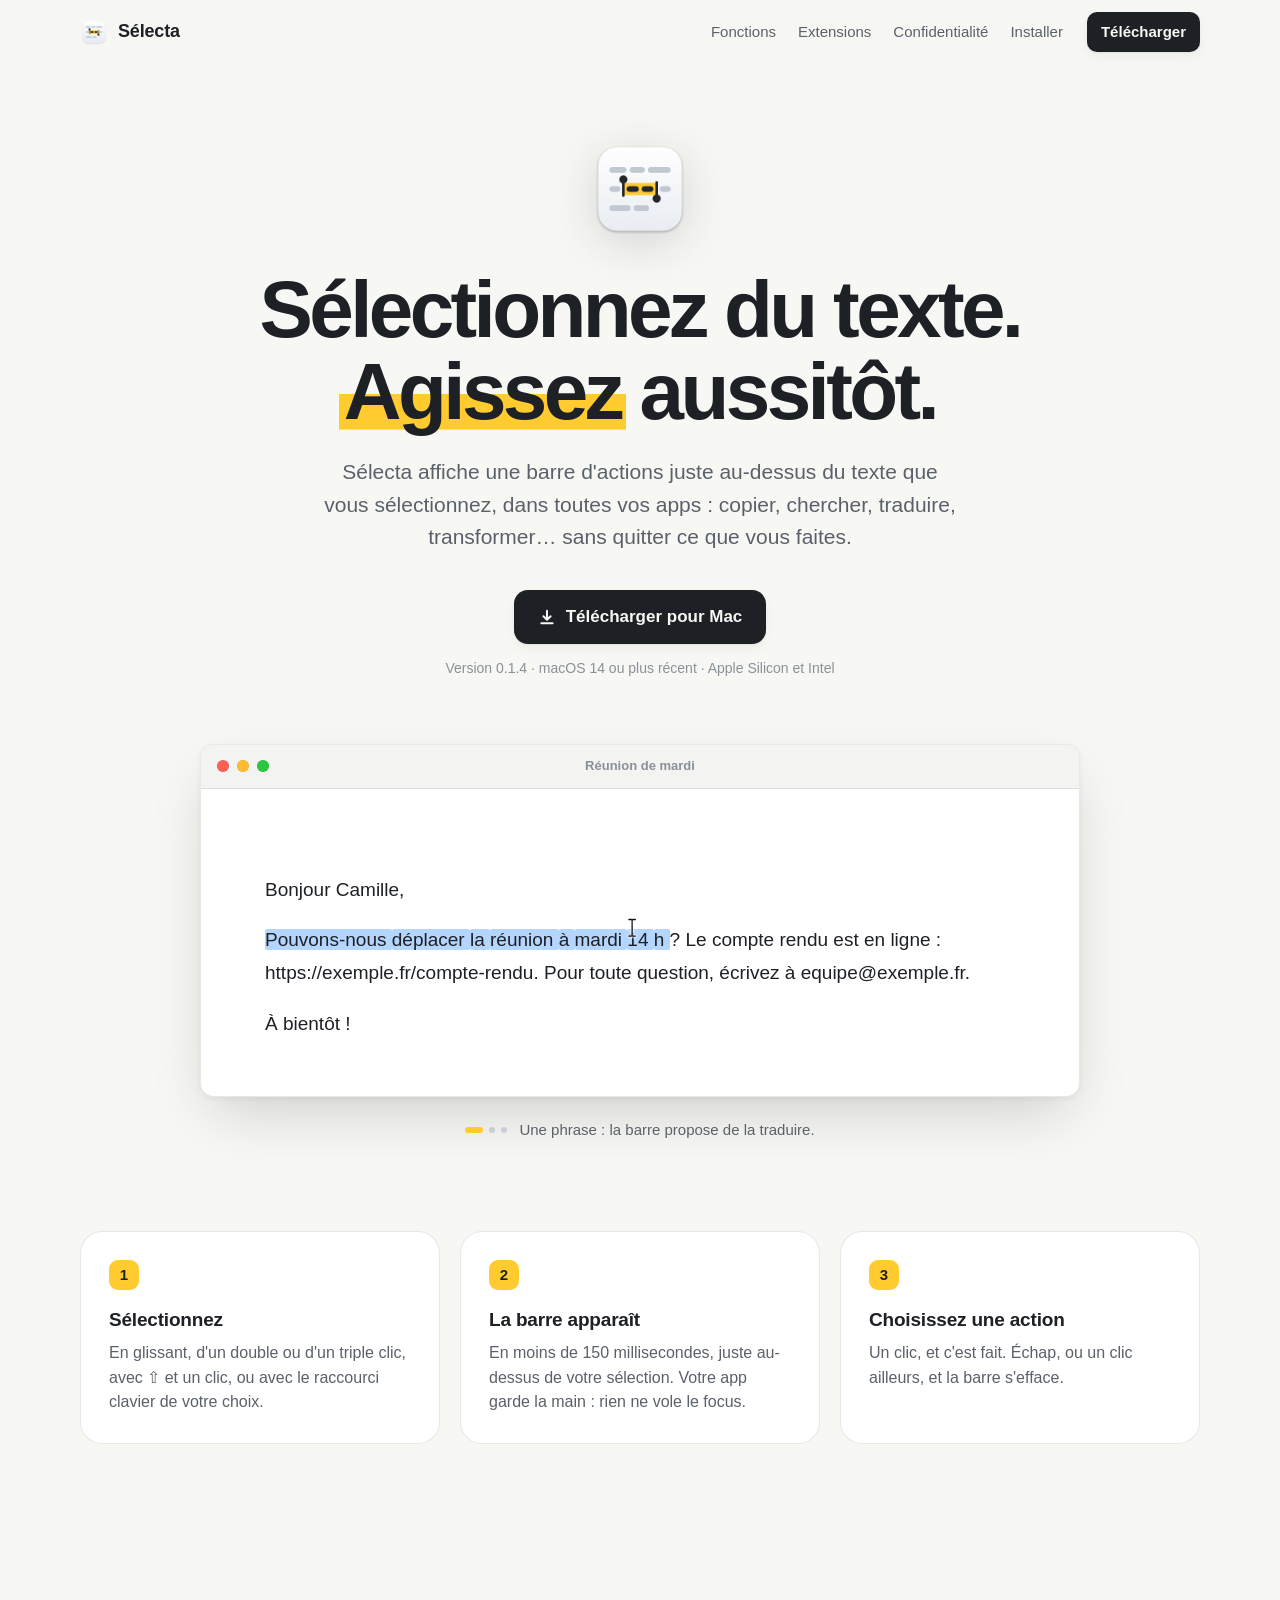
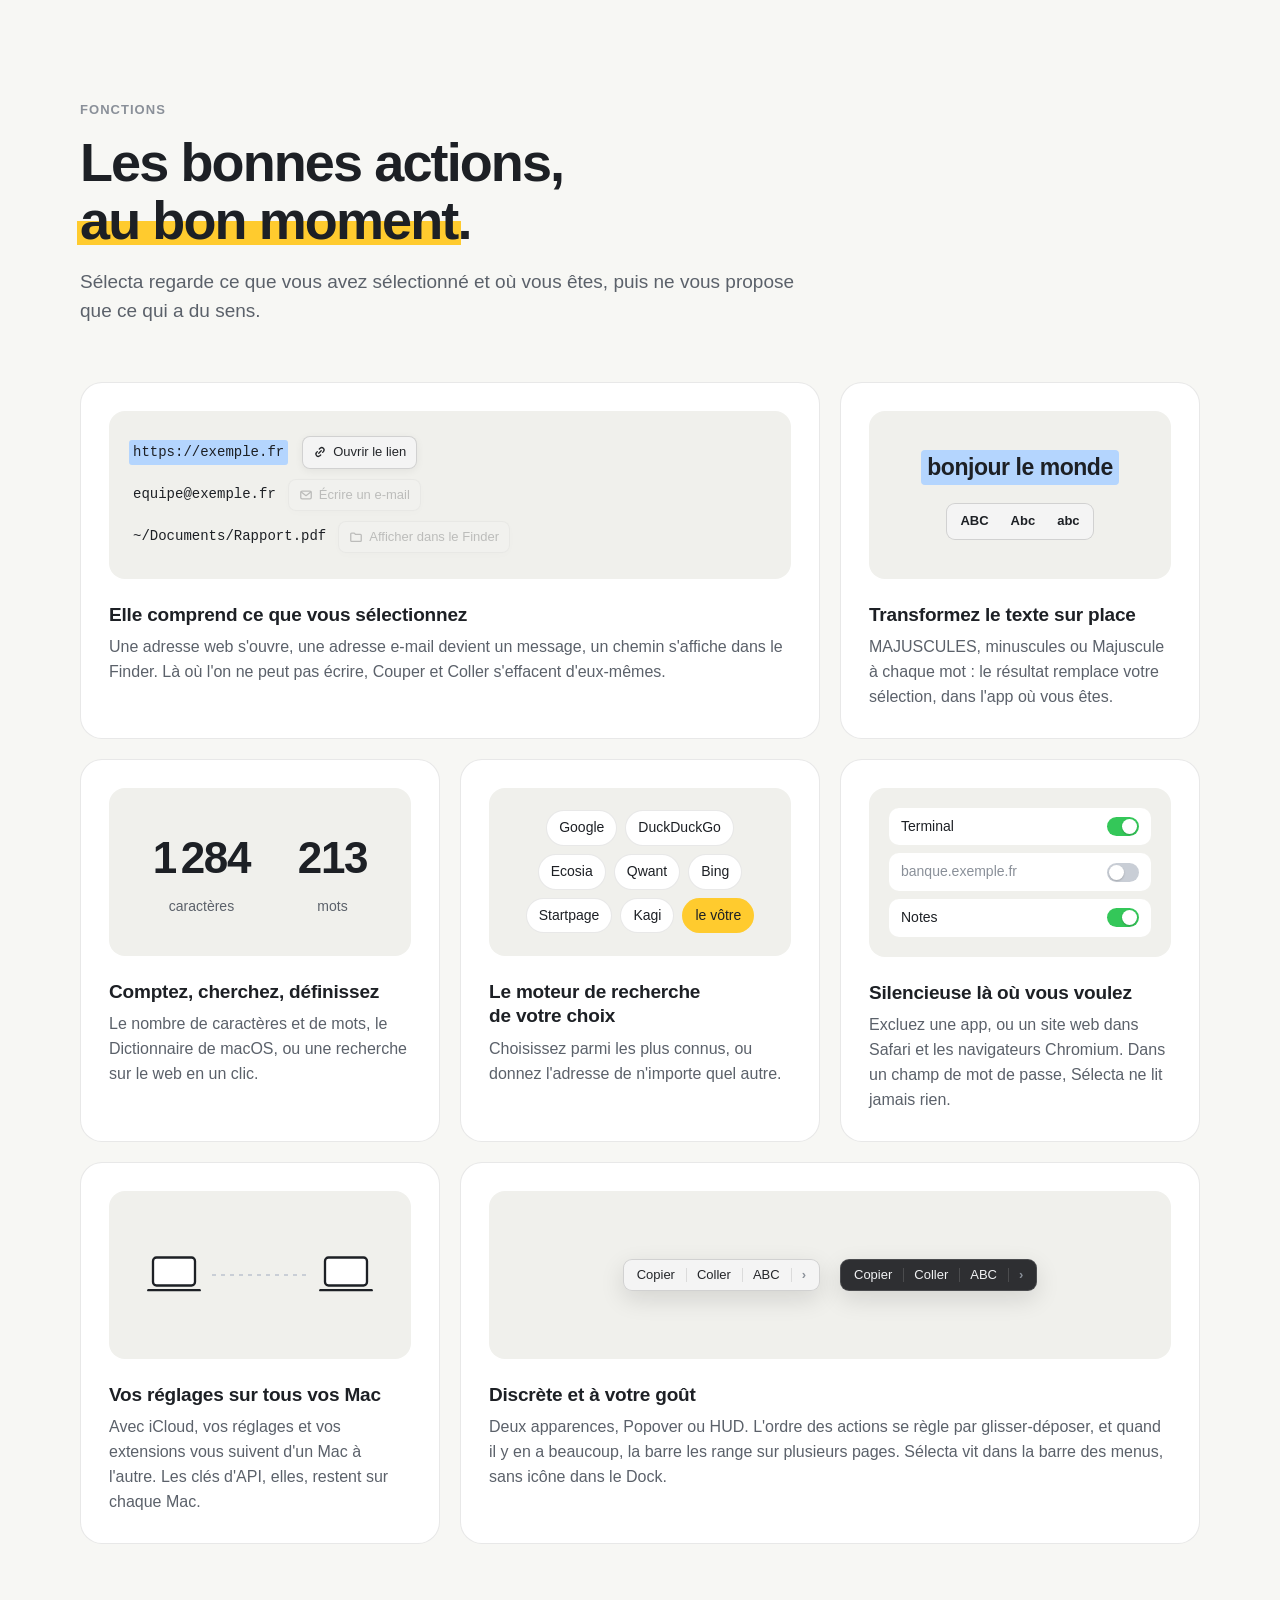
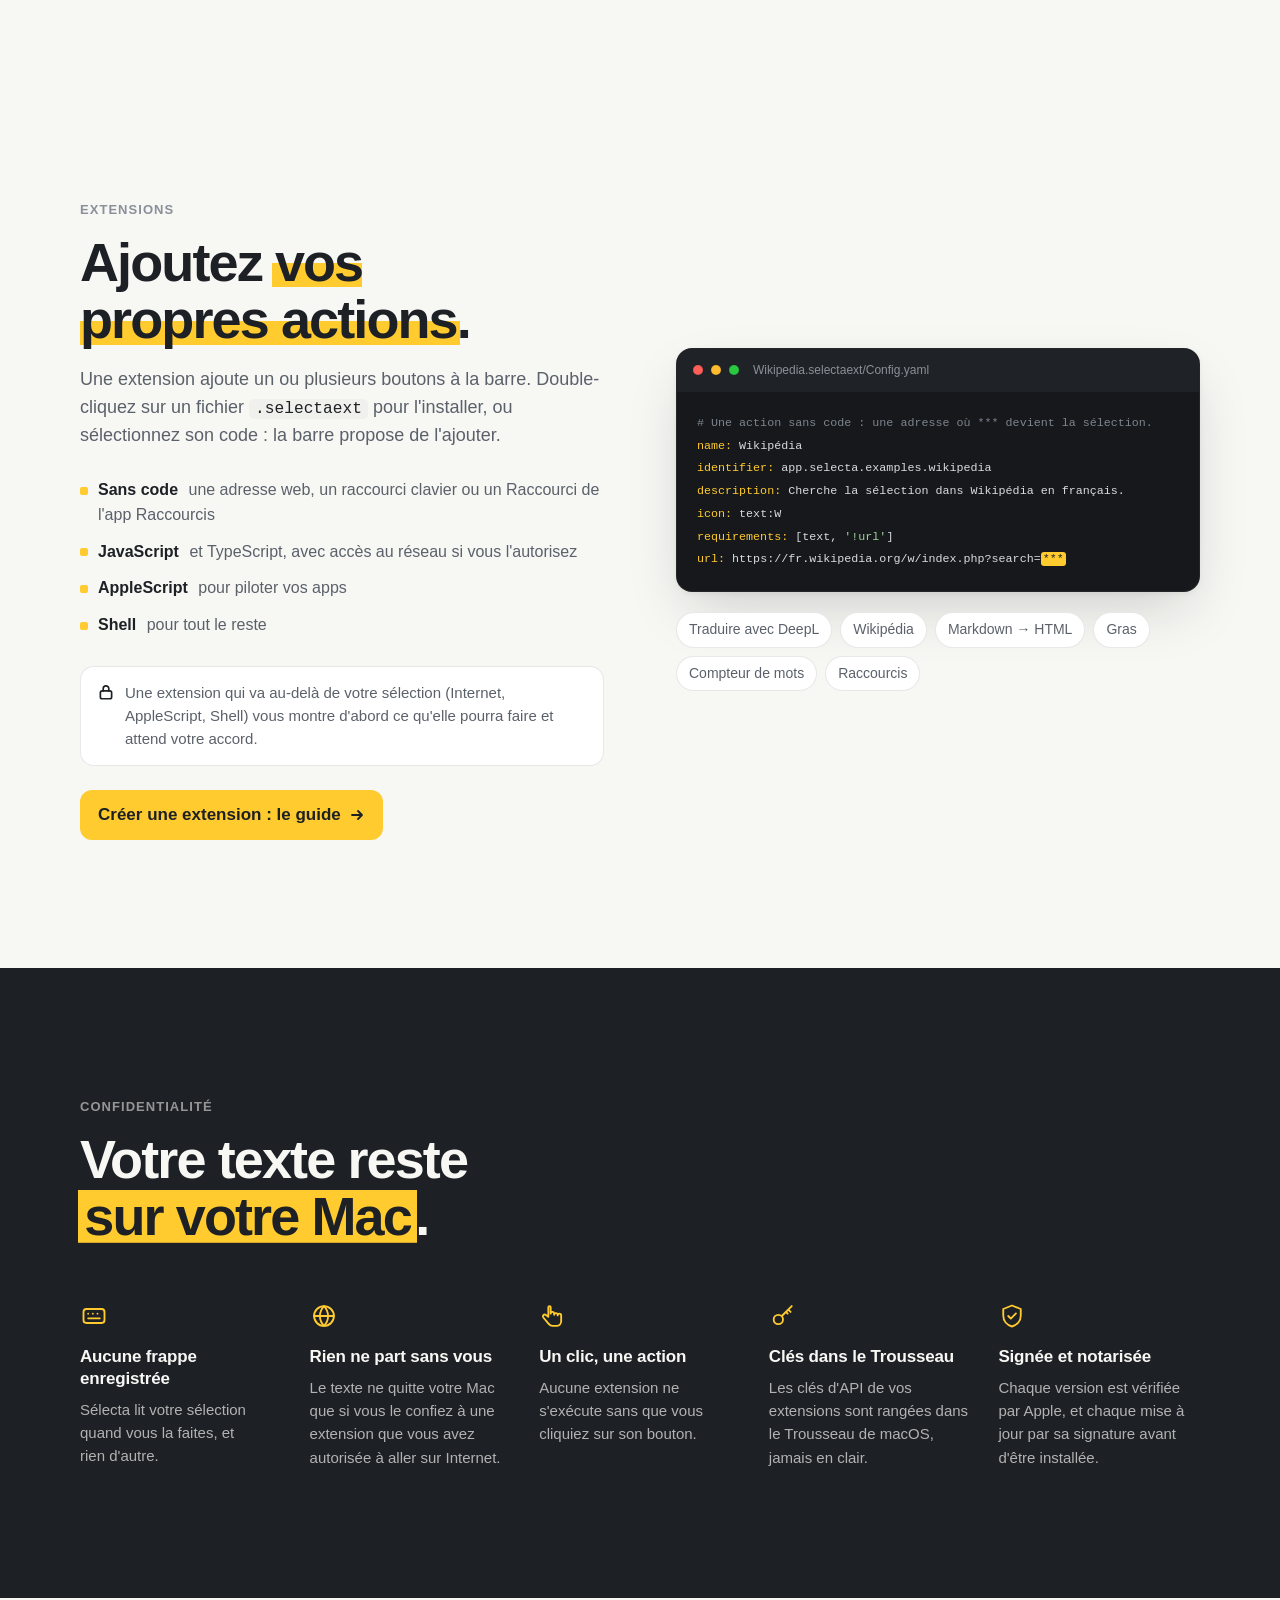
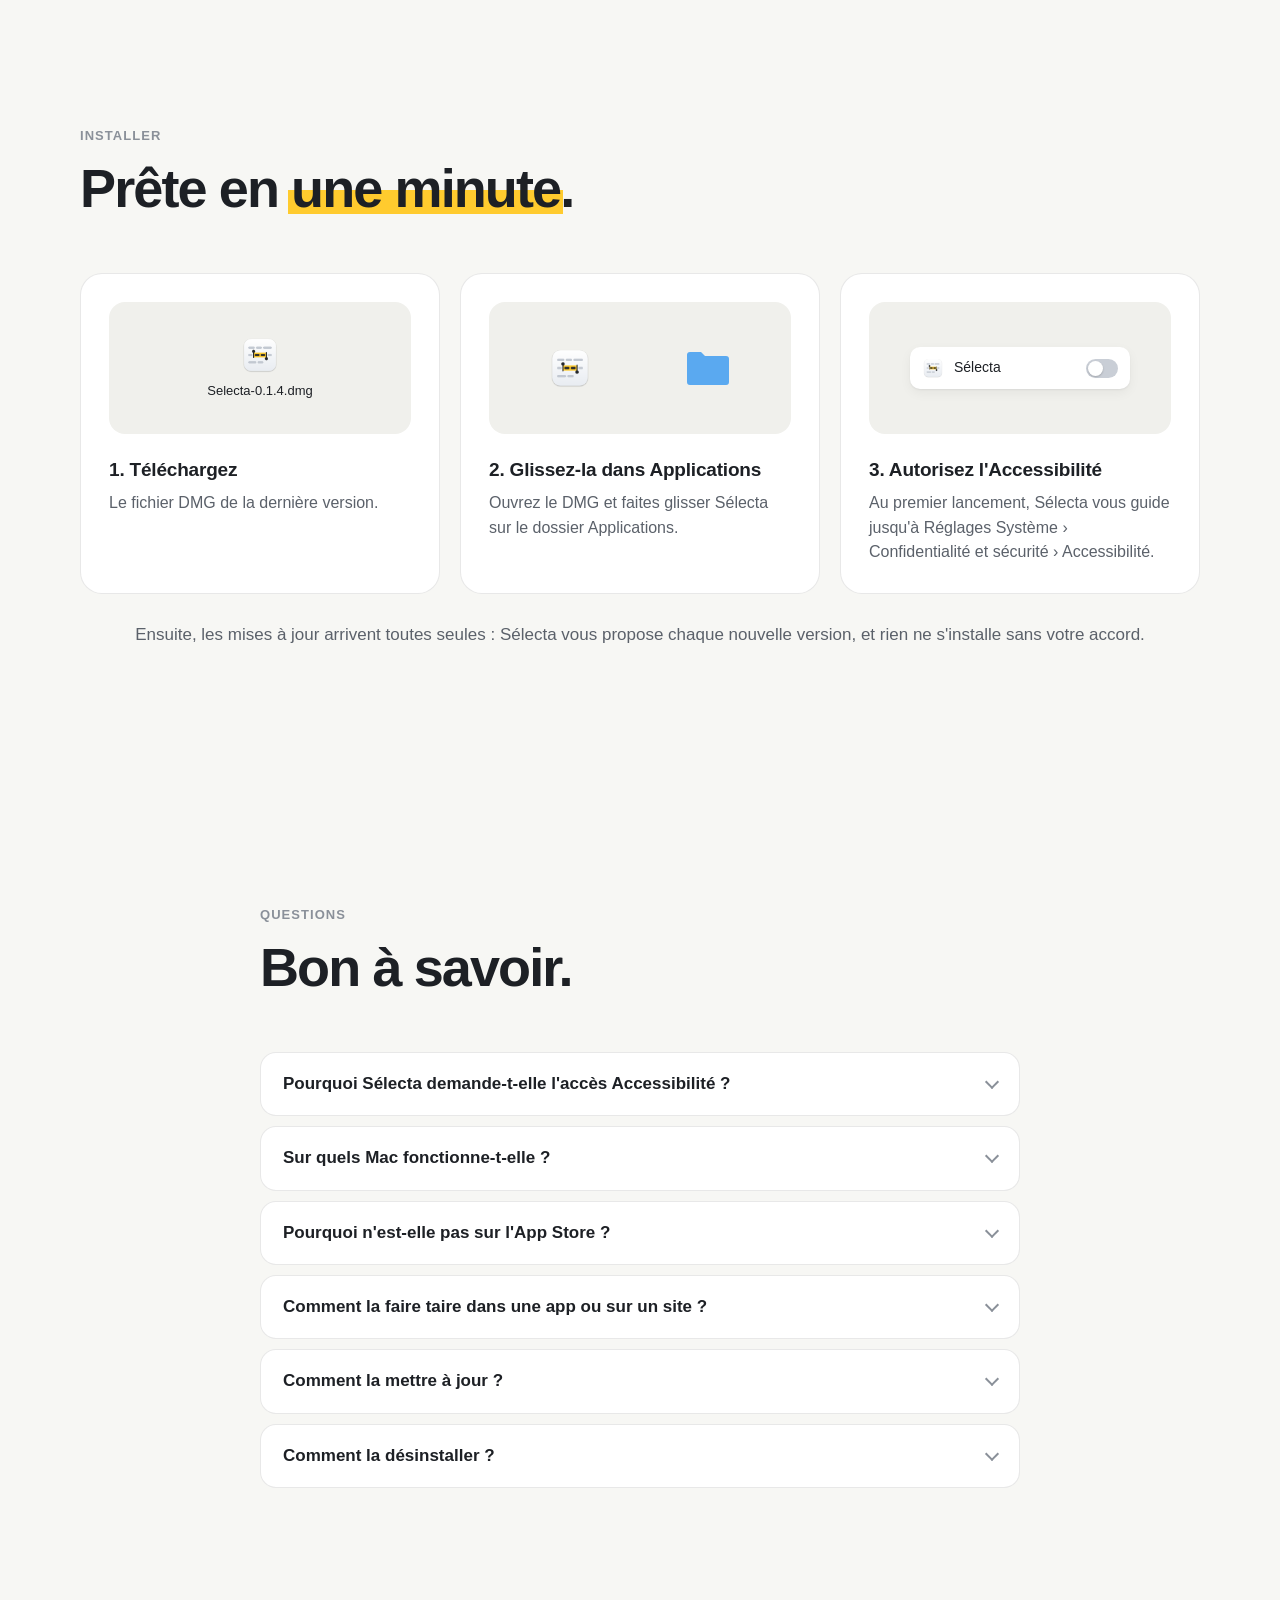
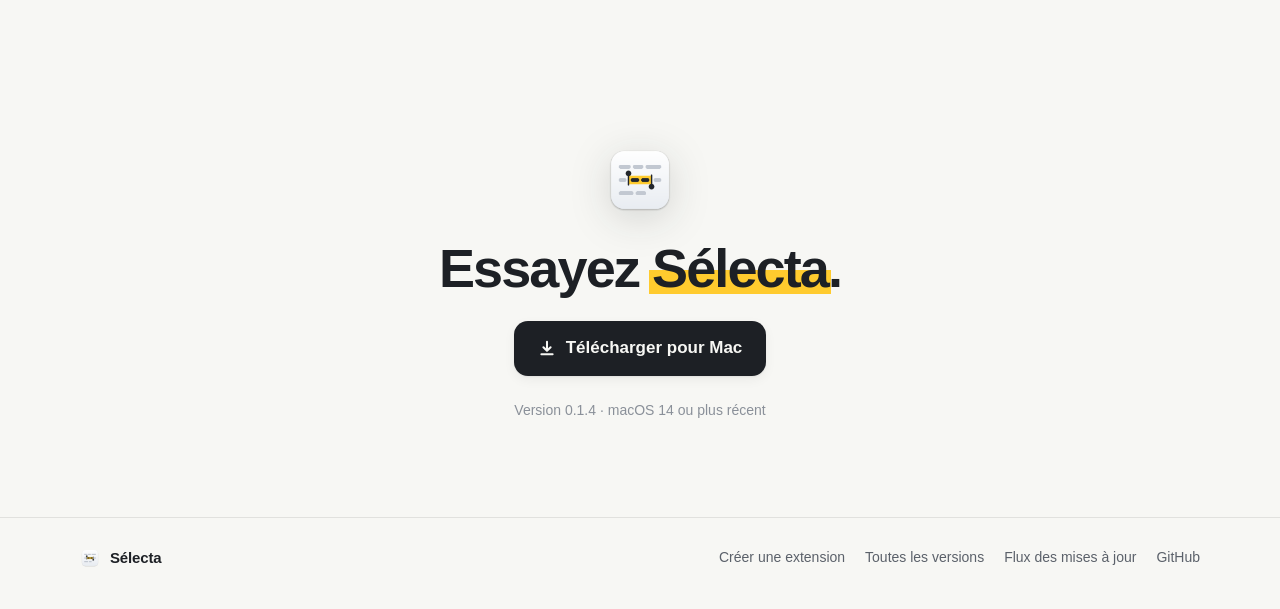
==== commit 4322ff71: "Add the extension guide A page on writing extensions, linked from the home page, with the configurat" ====
--- a/index.html
+++ b/index.html
@@ -185,7 +185,7 @@
         <div class="split-text reveal">
           <p class="eyebrow">Extensions</p>
           <h2>Ajoutez <span class="mark">vos propres actions</span>.</h2>
-          <p>Une extension ajoute un ou plusieurs boutons à la barre. Double-cliquez sur un fichier <code>.selectaext</code> pour l'installer.</p>
+          <p>Une extension ajoute un ou plusieurs boutons à la barre. Double-cliquez sur un fichier <code>.selectaext</code> pour l'installer, ou sélectionnez son code : la barre propose de l'ajouter.</p>
           <ul class="kinds">
             <li><b>Sans code</b> une adresse web, un raccourci clavier ou un Raccourci de l'app Raccourcis</li>
             <li><b>JavaScript</b> et TypeScript, avec accès au réseau si vous l'autorisez</li>
@@ -193,6 +193,7 @@
             <li><b>Shell</b> pour tout le reste</li>
           </ul>
           <p class="note"><svg viewBox="0 0 16 16" aria-hidden="true"><rect x="3" y="7" width="10" height="7" rx="1.6"/><path d="M5.5 7V5a2.5 2.5 0 0 1 5 0v2"/></svg>Une extension qui va au-delà de votre sélection (Internet, AppleScript, Shell) vous montre d'abord ce qu'elle pourra faire et attend votre accord.</p>
+          <a class="guide-link" href="extensions/">Créer une extension : le guide<svg viewBox="0 0 16 16" aria-hidden="true"><path d="M3 8h10m0 0L9 4m4 4-4 4"/></svg></a>
         </div>
         <div class="split-art reveal" style="--d: 120ms">
           <div class="code-card">
@@ -315,6 +316,7 @@
     <div class="container footer-inner">
       <span class="brand brand-small"><img src="assets/icon.png" alt="" width="20" height="20">Sélecta</span>
       <nav aria-label="Liens">
+        <a href="extensions/">Créer une extension</a>
         <a href="https://github.com/rapha-blt/selecta/releases">Toutes les versions</a>
         <a href="appcast.xml">Flux des mises à jour</a>
         <a href="https://github.com/rapha-blt/selecta">GitHub</a>
--- a/assets/site.css
+++ b/assets/site.css
@@ -336,6 +336,10 @@
 .kinds b { color: var(--ink); margin-right: 6px; }
 .note { display: flex; gap: 10px; margin-top: 28px !important; padding: 14px 16px; border-radius: 14px; background: var(--surface); border: 1px solid var(--line); font-size: 15px !important; }
 .note svg { width: 18px; height: 18px; flex: none; margin-top: 2px; fill: none; stroke: var(--ink); stroke-width: 1.5; stroke-linecap: round; stroke-linejoin: round; }
+.guide-link { display: inline-flex; align-items: center; gap: 8px; margin-top: 24px; padding: 12px 18px; border-radius: 12px; background: var(--marker); color: var(--marker-ink); font-weight: 650; text-decoration: none; transition: transform 0.2s var(--ease), box-shadow 0.2s var(--ease); }
+.guide-link svg { width: 16px; height: 16px; fill: none; stroke: currentColor; stroke-width: 1.8; stroke-linecap: round; stroke-linejoin: round; transition: transform 0.2s var(--ease); }
+.guide-link:hover { transform: translateY(-1px); box-shadow: var(--shadow-l); }
+.guide-link:hover svg { transform: translateX(3px); }
 
 .code-card { border-radius: 16px; overflow: hidden; background: #16181b; color: #d8dce2; box-shadow: var(--shadow-l); border: 1px solid rgba(255, 255, 255, 0.06); }
 .code-head { display: flex; align-items: center; gap: 14px; padding: 12px 16px; background: #1f2226; font-size: 12px; color: #8a9099; }
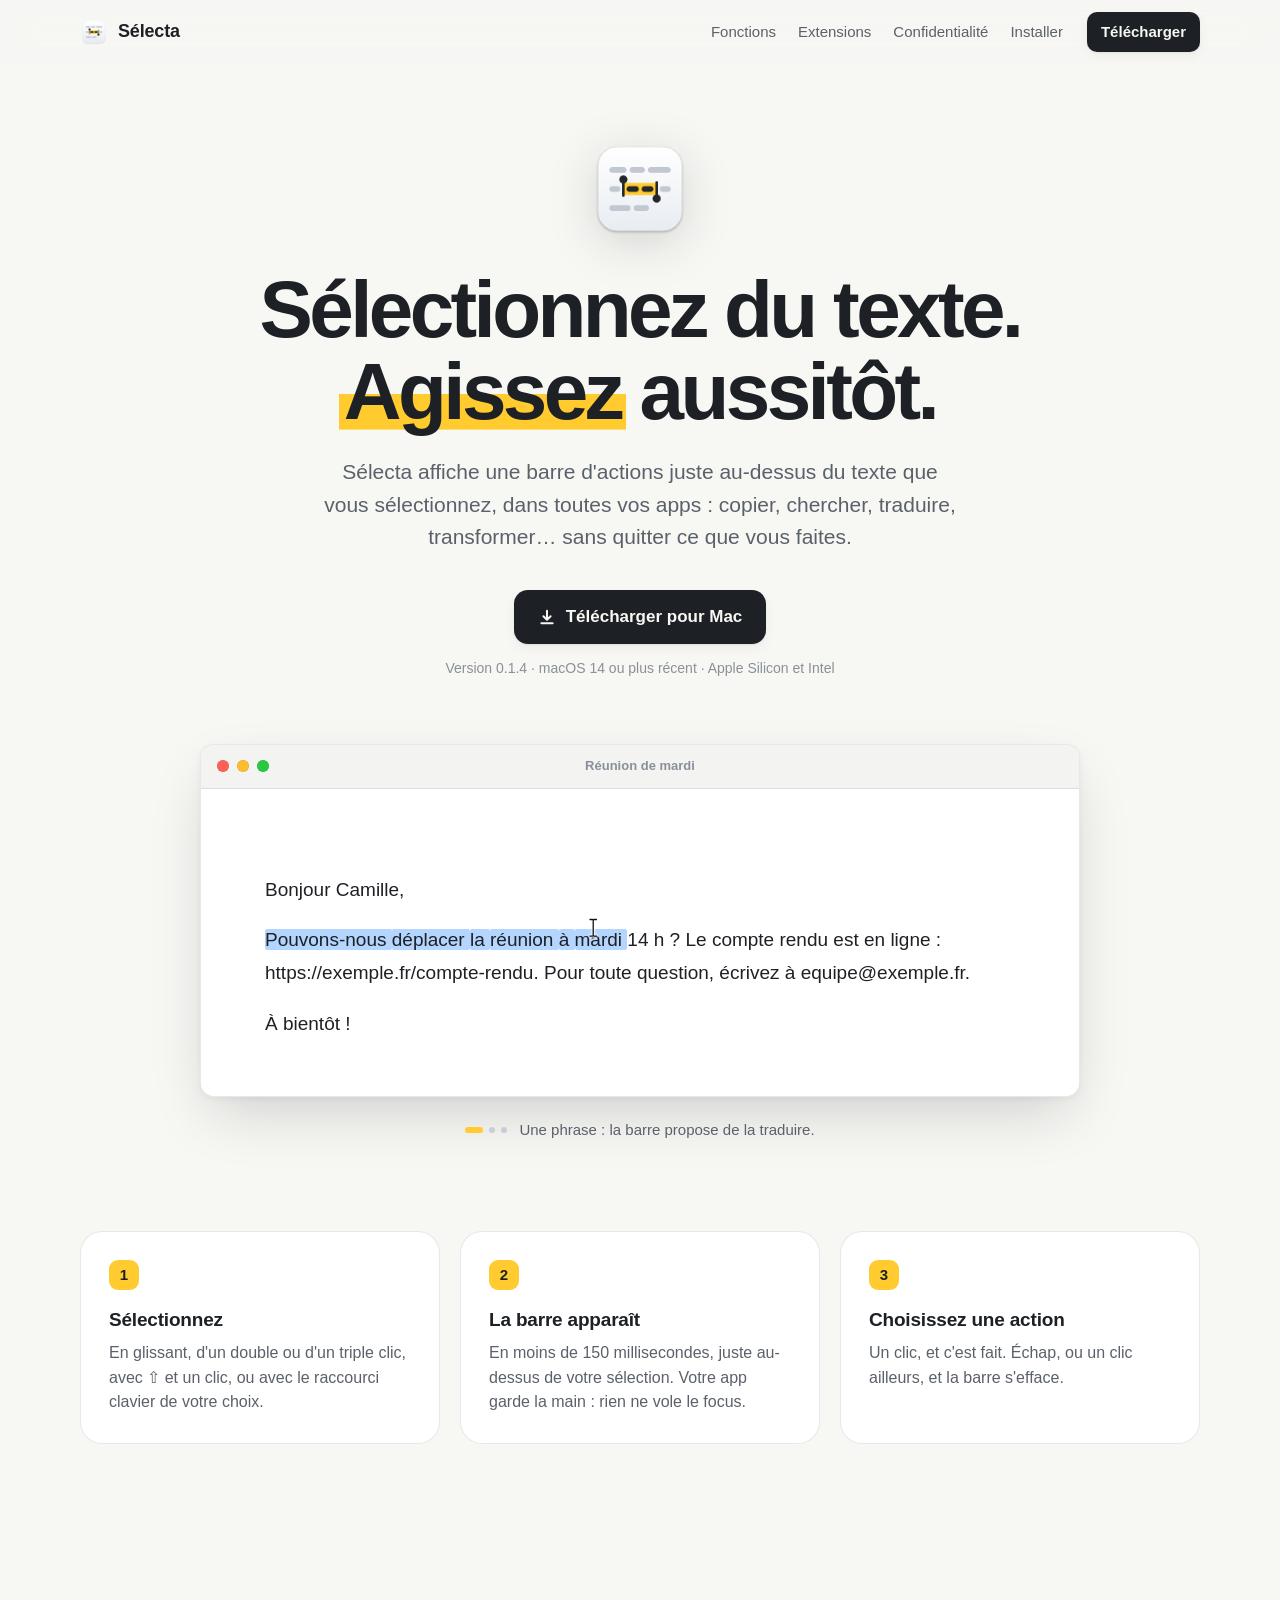
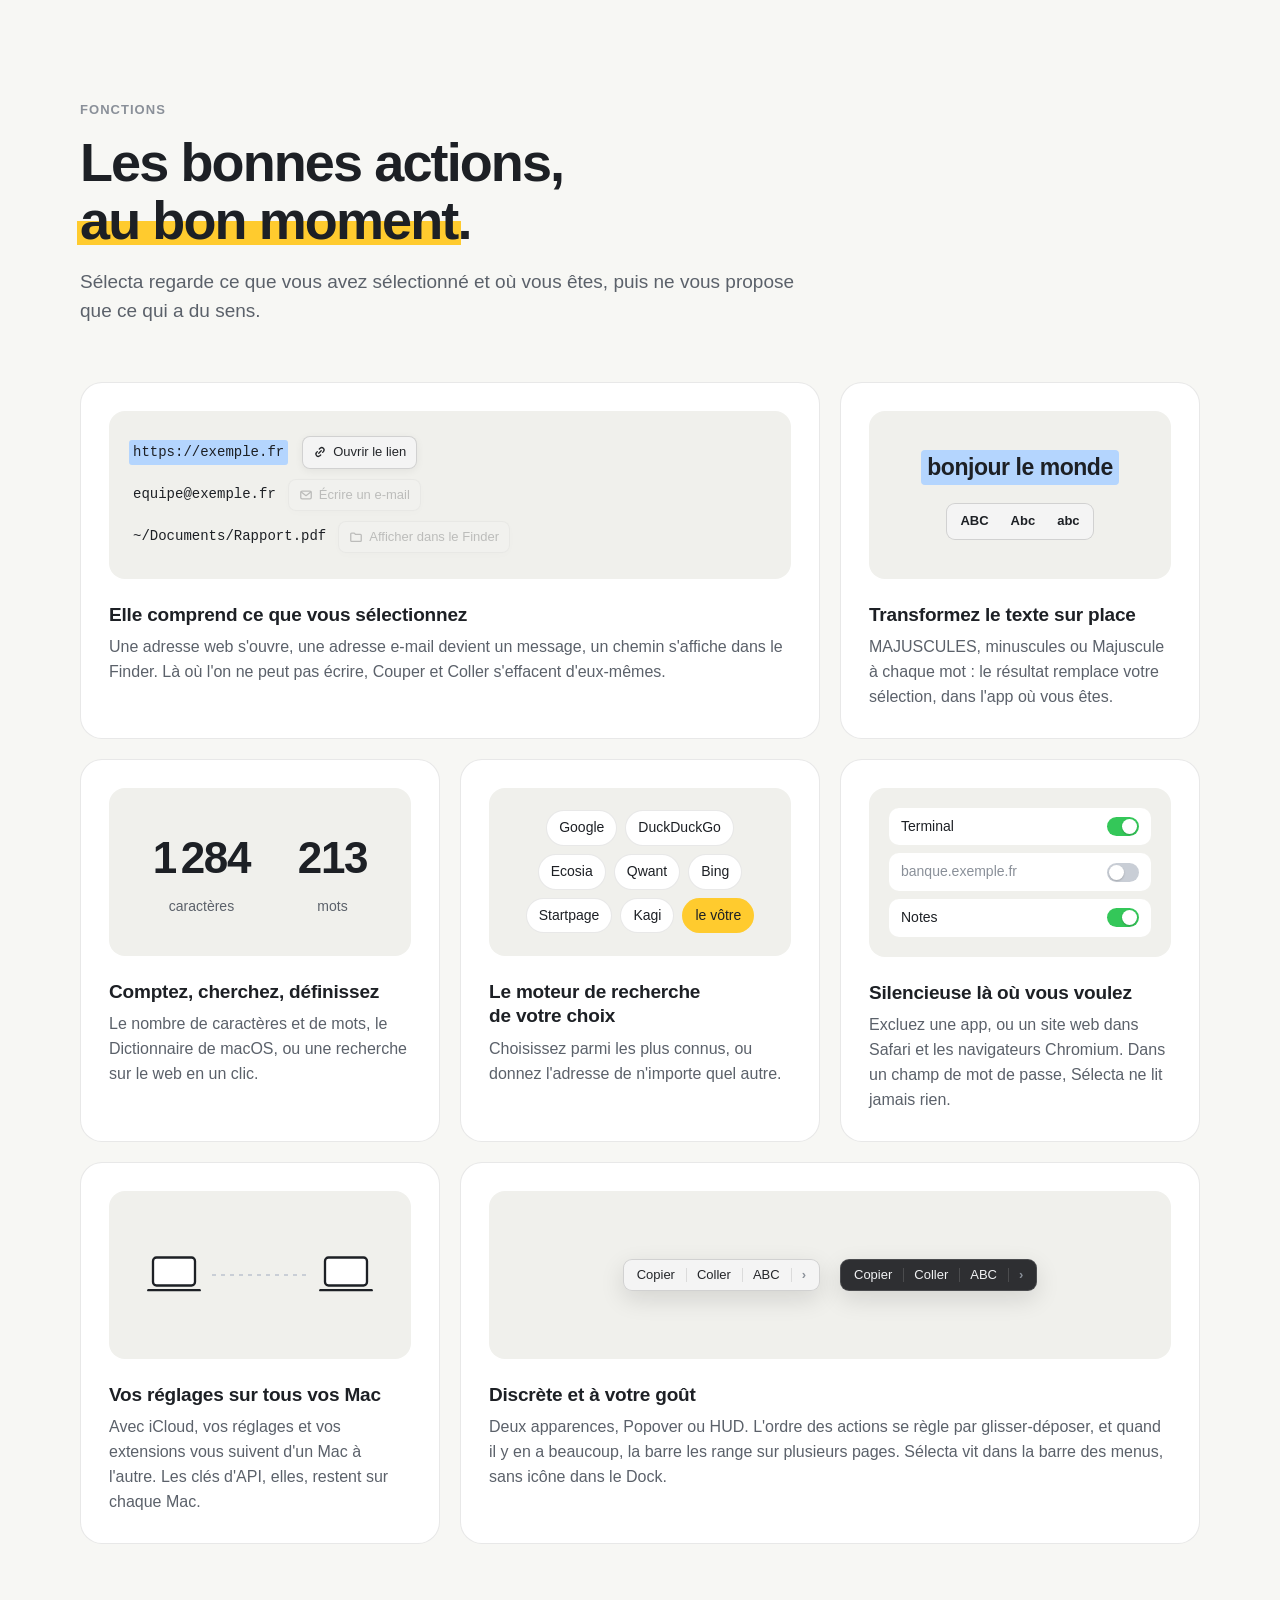
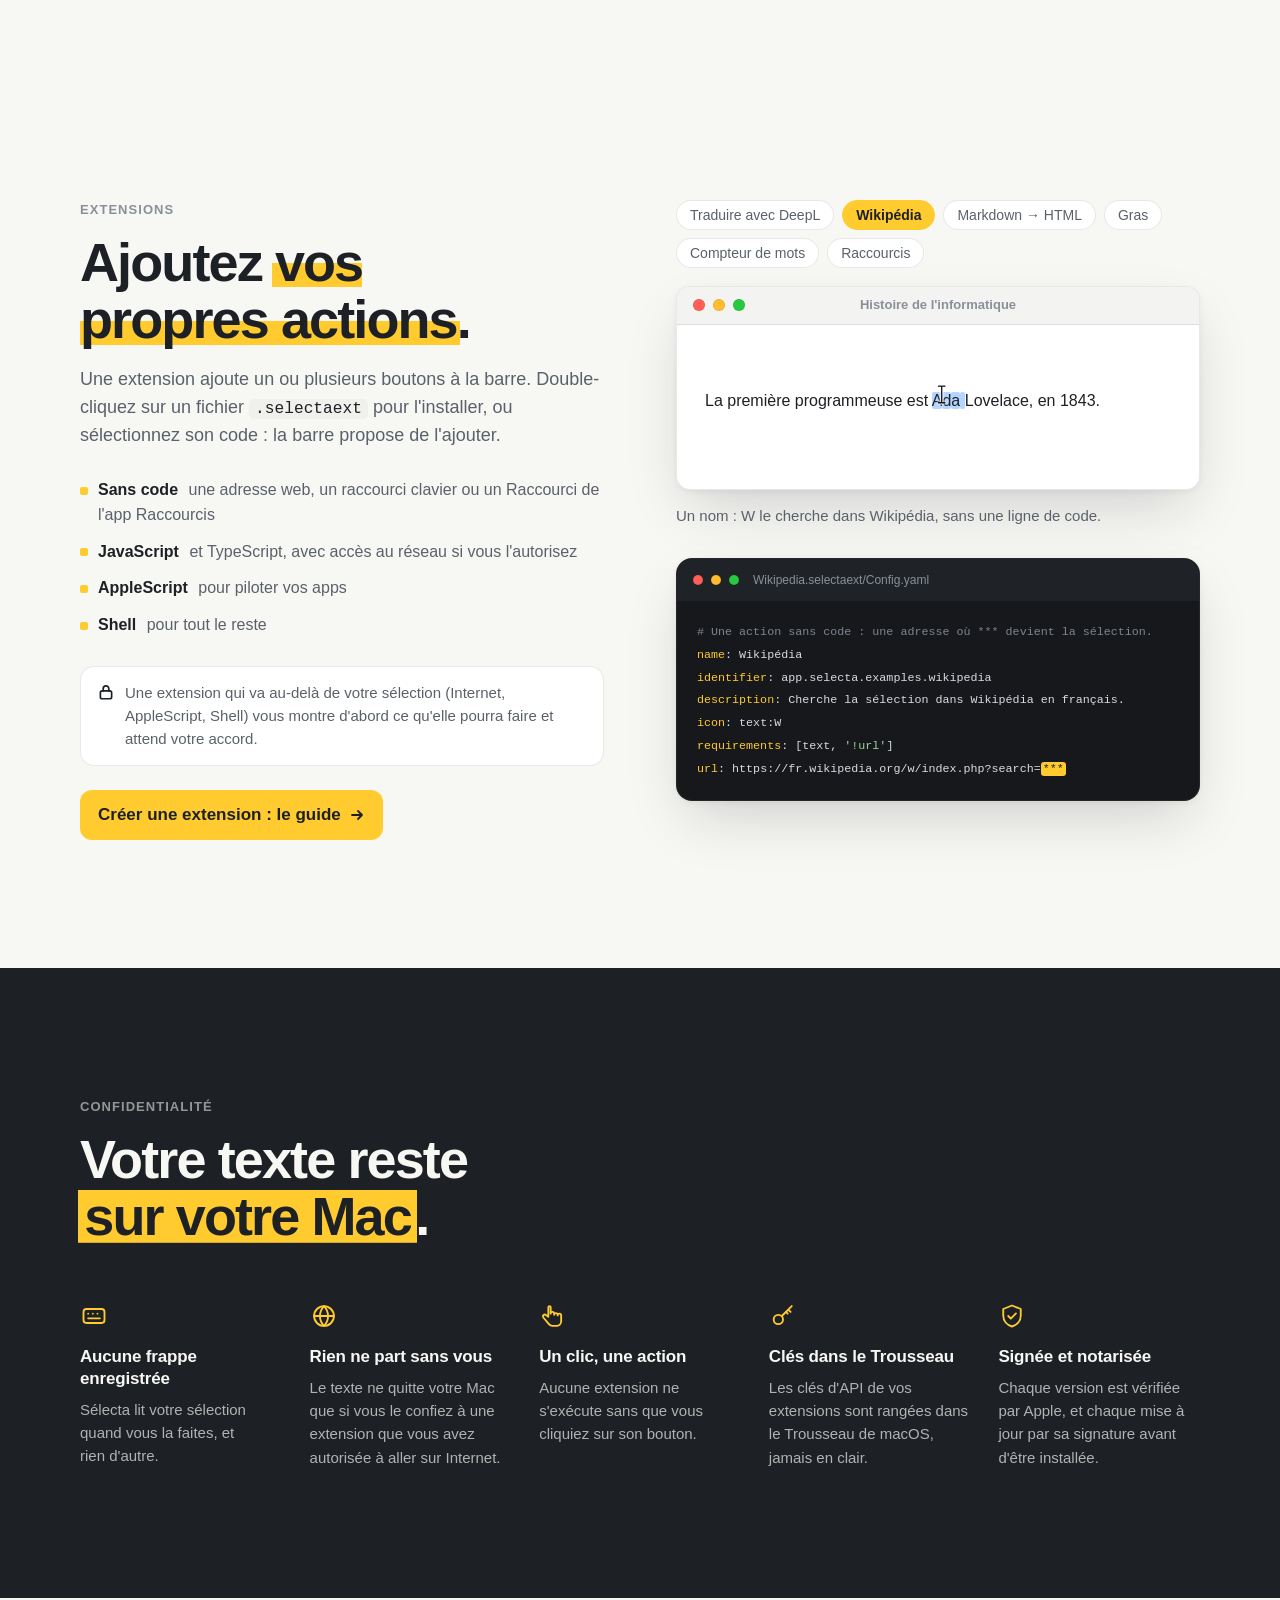
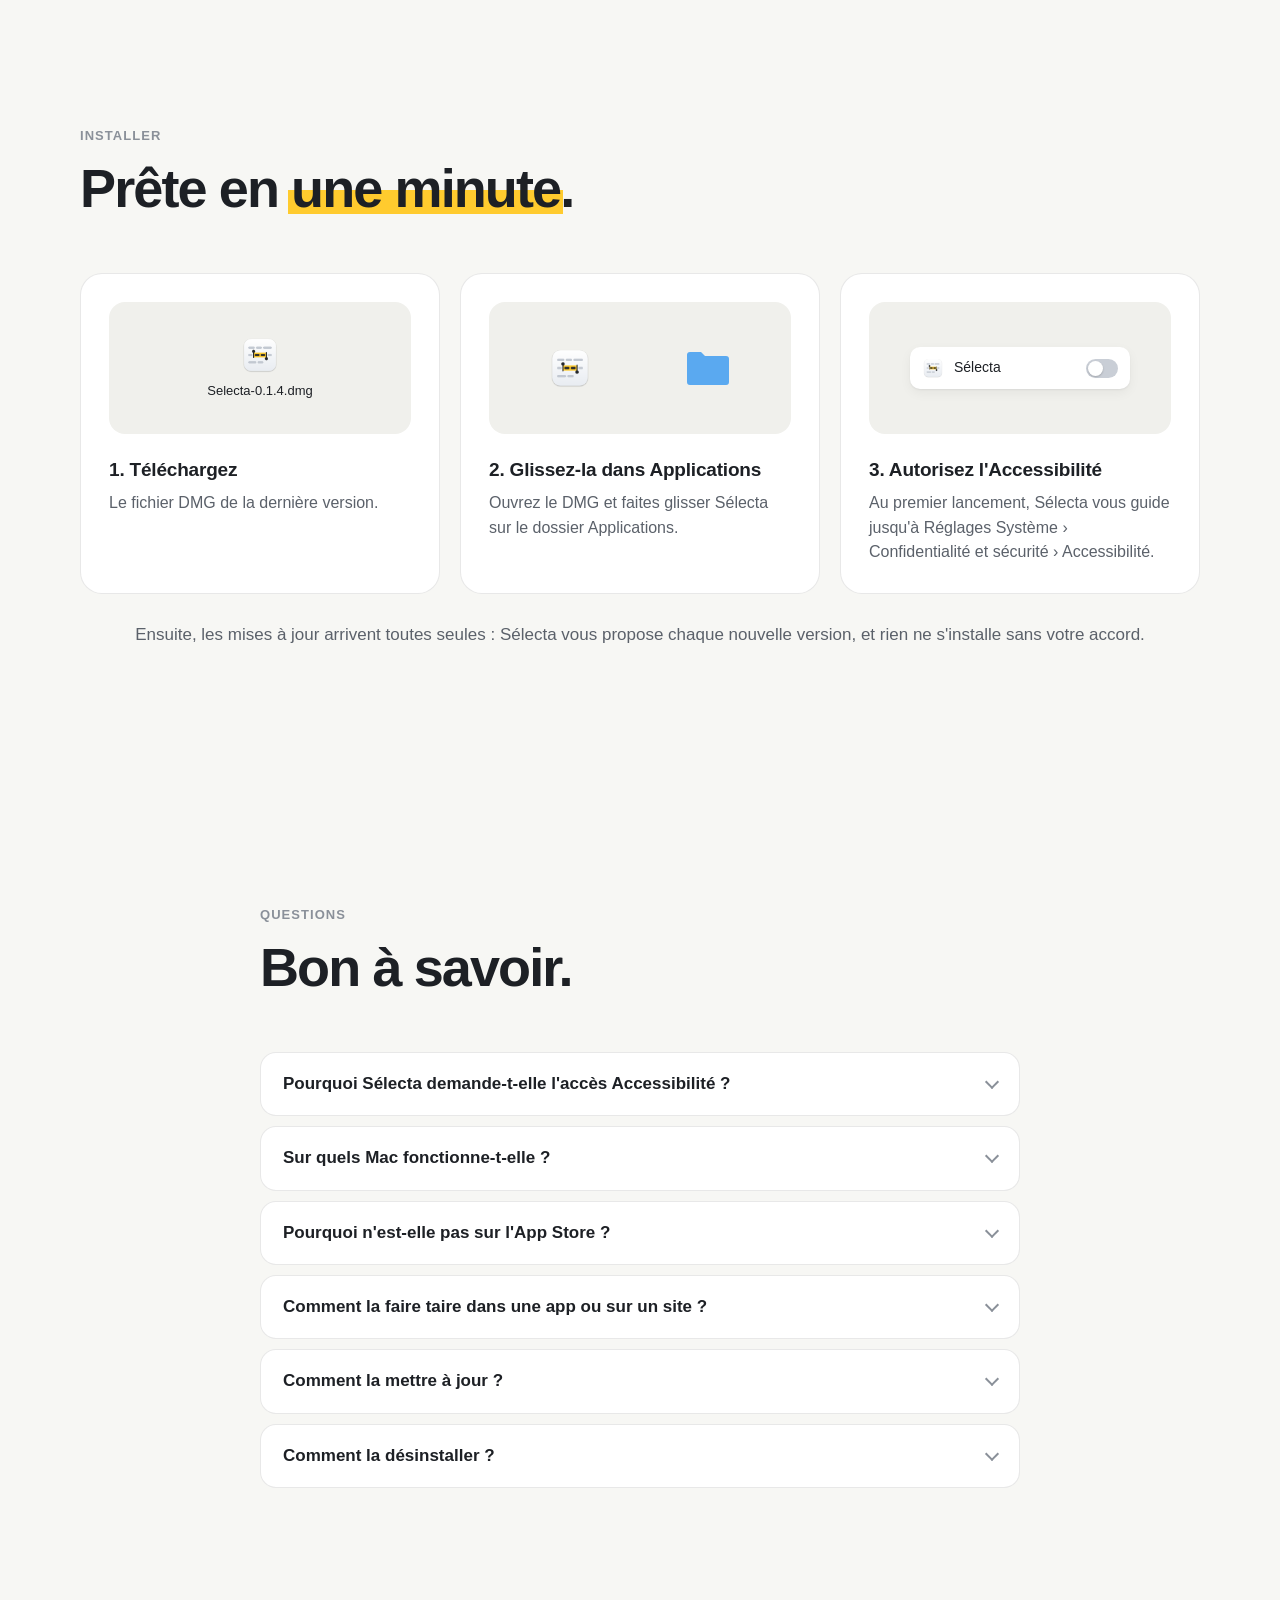
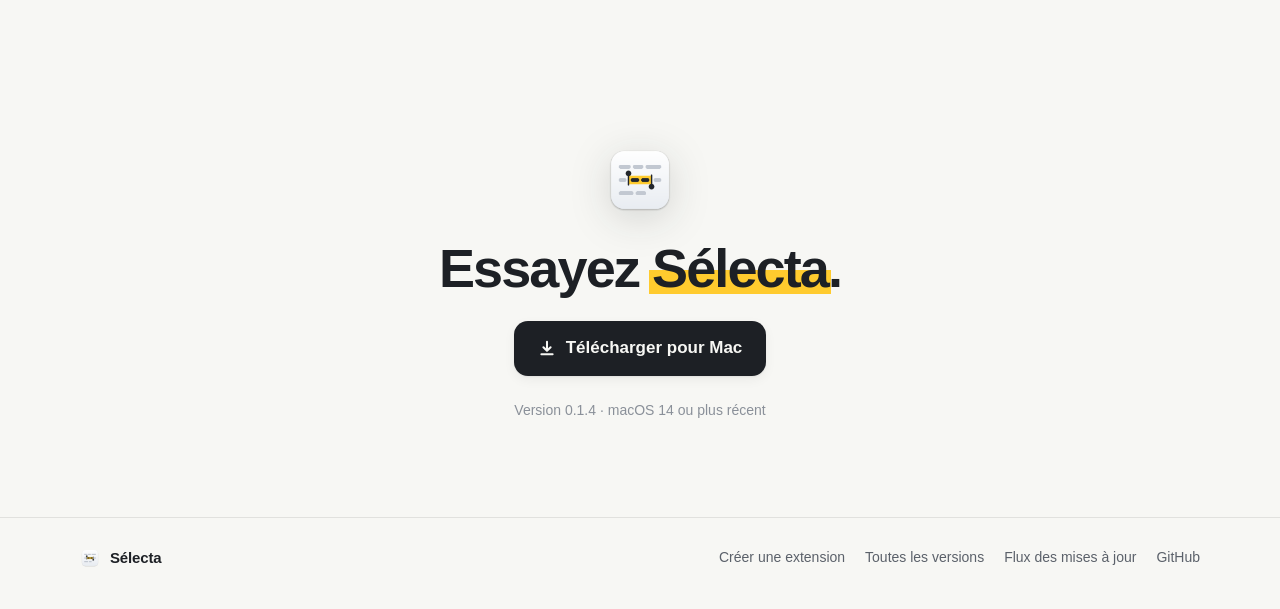
==== commit 8d334bbd: "Let visitors try the extension examples The pills under Extensions now pick an example: a small wind" ====
--- a/index.html
+++ b/index.html
@@ -181,7 +181,7 @@
     </section>
 
     <section class="section" id="extensions">
-      <div class="container split">
+      <div class="container split split-top">
         <div class="split-text reveal">
           <p class="eyebrow">Extensions</p>
           <h2>Ajoutez <span class="mark">vos propres actions</span>.</h2>
@@ -195,19 +195,40 @@
           <p class="note"><svg viewBox="0 0 16 16" aria-hidden="true"><rect x="3" y="7" width="10" height="7" rx="1.6"/><path d="M5.5 7V5a2.5 2.5 0 0 1 5 0v2"/></svg>Une extension qui va au-delà de votre sélection (Internet, AppleScript, Shell) vous montre d'abord ce qu'elle pourra faire et attend votre accord.</p>
           <a class="guide-link" href="extensions/">Créer une extension : le guide<svg viewBox="0 0 16 16" aria-hidden="true"><path d="M3 8h10m0 0L9 4m4 4-4 4"/></svg></a>
         </div>
-        <div class="split-art reveal" style="--d: 120ms">
-          <div class="code-card">
-            <div class="code-head"><span class="lights"><i></i><i></i><i></i></span><span>Wikipedia.selectaext/Config.yaml</span></div>
-<pre><code><span class="c"># Une action sans code : une adresse où *** devient la sélection.</span>
-<span class="k">name:</span> Wikipédia
-<span class="k">identifier:</span> app.selecta.examples.wikipedia
-<span class="k">description:</span> Cherche la sélection dans Wikipédia en français.
-<span class="k">icon:</span> text:W
-<span class="k">requirements:</span> [text, <span class="s">'!url'</span>]
-<span class="k">url:</span> https://fr.wikipedia.org/w/index.php?search=<span class="m">***</span></code></pre>
+        <div class="split-art reveal" style="--d: 120ms" data-showcase>
+          <div class="ext-chips" role="group" aria-label="Exemples d'extensions">
+            <button type="button" data-ext="deepl" aria-pressed="false">Traduire avec DeepL</button>
+            <button type="button" data-ext="wikipedia" aria-pressed="true">Wikipédia</button>
+            <button type="button" data-ext="markdown" aria-pressed="false">Markdown → HTML</button>
+            <button type="button" data-ext="bold" aria-pressed="false">Gras</button>
+            <button type="button" data-ext="count" aria-pressed="false">Compteur de mots</button>
+            <button type="button" data-ext="shortcut" aria-pressed="false">Raccourcis</button>
           </div>
-          <div class="ext-chips" aria-label="Exemples d'extensions">
-            <span>Traduire avec DeepL</span><span>Wikipédia</span><span>Markdown → HTML</span><span>Gras</span><span>Compteur de mots</span><span>Raccourcis</span>
+          <div class="window ext-window" aria-hidden="true">
+            <div class="window-bar">
+              <span class="lights"><i></i><i></i><i></i></span>
+              <span class="window-title" data-ext-title>Histoire de l'informatique</span>
+            </div>
+            <div class="window-body" data-ext-stage>
+              <div class="doc"><p data-ext-text>La première programmeuse est Ada Lovelace, en 1843.</p></div>
+              <div class="bar" data-bar></div>
+              <div class="toast" data-toast></div>
+              <div class="cursor" data-cursor>
+                <svg class="cursor-arrow" viewBox="0 0 20 24"><path d="M2 2v17.5l4.6-4.4 3 6.9 3.2-1.4-3-6.8h6.4z"/></svg>
+                <svg class="cursor-beam" viewBox="0 0 12 22"><path d="M2.5 2h2.6c.6 0 .9.4.9.9 0-.5.3-.9.9-.9h2.6M6 3v16M2.5 20h2.6c.6 0 .9-.4.9-.9 0 .5.3.9.9.9h2.6"/></svg>
+              </div>
+            </div>
+          </div>
+          <p class="ext-caption" data-ext-caption>Un nom : W le cherche dans Wikipédia, sans une ligne de code.</p>
+          <div class="code-card ext-code">
+            <div class="code-head"><span class="lights"><i></i><i></i><i></i></span><span data-ext-file>Wikipedia.selectaext/Config.yaml</span></div>
+<pre><code data-ext-code># Une action sans code : une adresse où *** devient la sélection.
+name: Wikipédia
+identifier: app.selecta.examples.wikipedia
+description: Cherche la sélection dans Wikipédia en français.
+icon: text:W
+requirements: [text, '!url']
+url: https://fr.wikipedia.org/w/index.php?search=***</code></pre>
           </div>
         </div>
       </div>
--- a/assets/site.css
+++ b/assets/site.css
@@ -190,8 +190,12 @@
 .bar-item svg { width: 15px; height: 15px; fill: none; stroke: currentColor; stroke-width: 1.5; stroke-linecap: round; stroke-linejoin: round; }
 .bar-item.is-hover { background: var(--bar-line); }
 .bar-item.is-pressed { background: color-mix(in srgb, var(--bar-ink) 20%, transparent); }
-.bar-item.is-result { max-width: 320px; overflow: hidden; text-overflow: ellipsis; font-weight: 500; }
+.bar-item.is-result { display: flex; align-items: center; max-width: min(320px, 70vw); font-weight: 500; }
+.bar-item.is-result > span { min-width: 0; overflow: hidden; text-overflow: ellipsis; }
 .bar-item .glyph { font-weight: 600; font-size: 12px; letter-spacing: -0.02em; }
+.bar-item .glyph-serif { font: 600 15px Georgia, "Times New Roman", serif; }
+.bar-item .glyph-bold { font-weight: 800; font-size: 14px; }
+.toast .glyph { font-weight: 700; }
 
 .toast {
   position: absolute; right: 16px; bottom: 16px; z-index: 4;
@@ -349,8 +353,27 @@
 .code-card .k { color: #ffcb2e; }
 .code-card .s { color: #9ed49b; }
 .code-card .m { color: #1d2025; background: #ffcb2e; border-radius: 3px; padding: 0 2px; }
-.ext-chips { display: flex; flex-wrap: wrap; gap: 8px; margin-top: 20px; }
-.ext-chips span { padding: 6px 12px; border-radius: 999px; background: var(--surface); border: 1px solid var(--line); font-size: 14px; color: var(--muted); }
+.code-card .w { color: #8fb8ff; }
+/* The examples: a pill picks one, the window shows it at work, and its
+   configuration follows. */
+.split-top { align-items: start; }
+.ext-chips { display: flex; flex-wrap: wrap; gap: 8px; margin-bottom: 18px; }
+.ext-chips button {
+  padding: 6px 13px; border-radius: 999px; cursor: pointer;
+  background: var(--surface); border: 1px solid var(--line); color: var(--muted);
+  font: 500 14px var(--font);
+  transition: background-color 0.2s, color 0.2s, border-color 0.2s, transform 0.2s var(--ease);
+}
+.ext-chips button:hover { color: var(--ink); border-color: color-mix(in srgb, var(--ink) 28%, transparent); }
+.ext-chips button:active { transform: scale(0.97); }
+.ext-chips button[aria-pressed="true"] { background: var(--marker); border-color: var(--marker); color: var(--marker-ink); font-weight: 650; }
+.ext-window .window-bar { height: 38px; }
+.ext-window .window-body { min-height: 164px; padding: 62px clamp(18px, 4vw, 28px) 30px; }
+.ext-window .doc { font-size: 16px; line-height: 1.7; }
+.doc .is-bold { font-weight: 700; }
+.ext-caption { min-height: 46px; margin-top: 14px !important; font-size: 15px; color: var(--muted); }
+.ext-code { margin-top: 8px; }
+.ext-code pre { min-height: 196px; max-height: 300px; overflow: auto; }
 
 /* MARK: Privacy */
 
